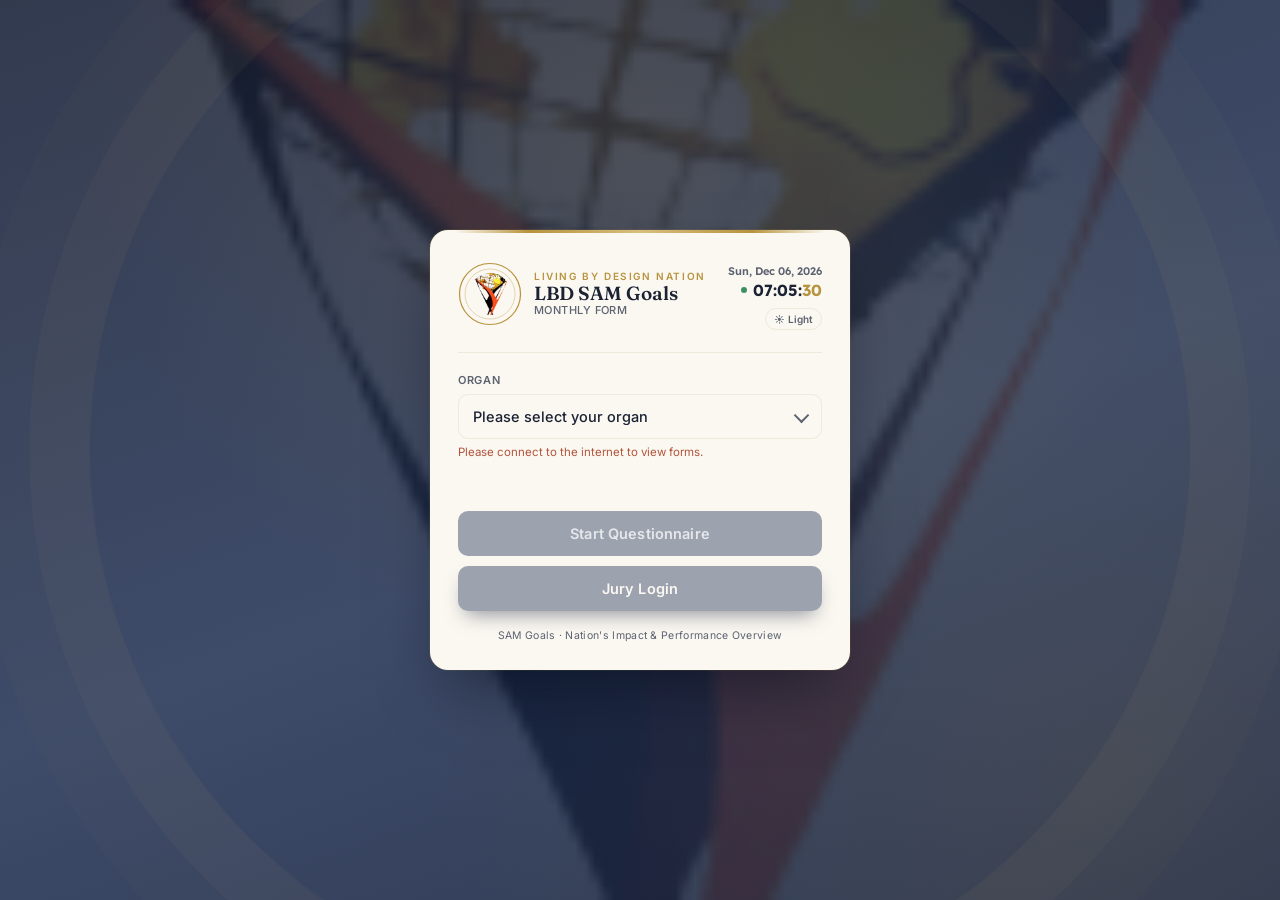
==== index.html @ a8bc956f "Fix HTML encoding issues in index.html" ====
<!DOCTYPE html>
<html lang="en">
<head>
<meta charset="UTF-8">
<meta name="viewport" content="width=device-width, initial-scale=1.0">
<title>LBD SAM Goals </title>
<link rel="preconnect" href="https://fonts.googleapis.com">
<link rel="preconnect" href="https://fonts.gstatic.com" crossorigin>
<link href="https://fonts.googleapis.com/css2?family=Fraunces:opsz,wght@9..144,400;9..144,500;9..144,600;9..144,700&family=Inter:wght@400;500;600;700&family=Space+Mono:wght@400;700&family=Lexend:wght@400;500;600;700&display=swap" rel="stylesheet">
<link rel="stylesheet" href="style.css">
</head>
<body>

<div class="card" role="main" aria-label="LBD Nation Jury Access">

  <div class="card-header">
    <div class="brandblock">
      <svg class="seal" viewBox="0 0 64 64" xmlns="http://www.w3.org/2000/svg" aria-label="LBD Nation seal">
        <circle cx="32" cy="32" r="30.5" stroke="#B8933E" stroke-width="1.2" fill="none"/>
        <circle cx="32" cy="32" r="25" stroke="#B8933E" stroke-width="0.6" opacity="0.6" fill="none"/>
        <defs>
          <clipPath id="logoClip">
            <circle cx="32" cy="32" r="21"/>
          </clipPath>
        </defs>
        <image
          href="bck.png"
          x="11"
          y="11"
          width="42"
          height="42"
          clip-path="url(#logoClip)"
          preserveAspectRatio="xMidYMid slice"
        />
      </svg>

      <div class="wordmark">
        <span class="eyebrow">Living by Design Nation</span>
        <span class="title">LBD SAM Goals</span>
        <span class="subtitle">MONTHLY FORM</span>
      </div>
    </div>

    <div class="liveclock">
      <div class="date" id="liveDate">—</div>
      <div class="time"><span class="dot" aria-hidden="true"></span><span id="liveTime">--:--:--</span></div>
      <button id="theme-toggle" class="theme-toggle-btn" aria-label="Toggle Theme">🌓 Auto</button>
    </div>
  </div>

  <hr class="rule">

  <form id="jury-form" novalidate>

    <div class="loader-wrap" id="organ-loader">
      <div class="loader">
        <div class="loader-logo-wrap"><img src="bck.png" alt="Loading LBD seal"></div>
      </div>
      <div class="loader-caption">Fetching organs from the registry…</div>
    </div>

    <div class="field is-hidden" id="organ-field">
      <label for="organ-select">Organ</label>
      <div class="select-wrap">
        <select id="organ-select" required disabled>
          <option value="" selected>Please select your organ</option>
        </select>
      </div>
      <div class="field-hint" id="organ-hint"></div>
    </div>

    <div class="field is-hidden" id="organ-option-field">
      <label for="organ-option-select" id="organ-option-label">Section</label>
      <div class="select-wrap">
        <select id="organ-option-select" required>
          <option value="" selected>Please select an option</option>
        </select>
      </div>
    </div>

    <div class="field is-hidden" id="name-field">
      <label for="user-name">Your Name</label>
      <input type="text" id="user-name" name="user-name" placeholder="Enter your full name" required>
      <div class="field-hint" id="name-hint"></div>
    </div>

    <div class="field-hint" id="availability-hint"></div>

    <div class="actions">
      <div class="action-container">
        <button type="submit" class="btn btn-primary" id="start-btn" disabled>Start Questionnaire</button>
      </div>
      <div class="action-container">
        <button type="button" class="btn btn-secondary" id="jury-login-btn">Jury Login</button>
      </div>
    </div>
  </form>

  <div class="footnote">SAM Goals · Nation's Impact &amp; Performance Overview</div>
</div>

<script src="common.js"></script>
<script src="jsmain.js"></script>

</body>
</html>
---- style.css ----
:root{
  --ink:#1B2233;
  --ink-soft:#5B6270;
  --paper:#FBF8F2;
  --paper-edge:#EFE9DC;
  --navy-deep:#0F1830;
  --navy-mid:#1C2C4F;
  --gold:#B8933E;
  --gold-soft:#D8BE7E;
  --live:#3E8F63;
  --danger:#B4543B;
  --radius:18px;
  /* System-font stack: renders as real San Francisco on Mac/iOS,
     Segoe UI on Windows, Roboto on Android — no font files hosted,
     so there's no licensing concern. Inter is the web fallback. */
  --font-sans: -apple-system, BlinkMacSystemFont, 'Inter', 'Segoe UI', Roboto, sans-serif;
}

/* Dark Mode Variables */
[data-theme="dark"] {
  --ink: #FBF8F2;
  --ink-soft: #A0AABF;
  --paper: #161B22; 
  --paper-edge: #30363D;
  --navy-deep: #0D1117;
  --navy-mid: #1F2937;
}

*{ box-sizing:border-box; }

html,body{ height:100%; }

.is-hidden{ display:none !important; }


/* Smooth cross-fade when the theme flips between day/night instead of a hard cut */
body,
.card,
select,
button.btn,
.theme-toggle-btn{
  transition: background-color .35s ease, color .35s ease, border-color .35s ease, box-shadow .35s ease;
}

body{
  margin:0;
  min-height:100vh;
  display:flex;
  align-items:center;
  justify-content:center;
  padding:32px 16px;
  font-family:var(--font-sans);
  color:var(--ink);
  
  /* The Background Stack: Gradients on top, bck.png on the bottom */
  background:
    radial-gradient(circle at 50% 15%, rgba(184,147,62,0.15), transparent 55%),
    radial-gradient(circle at 85% 85%, rgba(184,147,62,0.10), transparent 50%),
    linear-gradient(160deg, rgba(15, 24, 48, 0.85) 0%, rgba(28, 44, 79, 0.85) 55%, rgba(22, 34, 62, 0.9) 100%),
    url('bck.png') center/cover fixed no-repeat;
    
  position:relative;
  overflow-x:hidden;
}

/* faint concentric seal watermark on the page background */
body::before{
  content:"";
  position:fixed;
  top:50%; left:50%;
  width:1100px; height:1100px;
  transform:translate(-50%,-50%);
  border-radius:50%;
  border:1px solid rgba(216,190,126,0.06);
  box-shadow:
    0 0 0 60px rgba(216,190,126,0.03),
    0 0 0 120px rgba(216,190,126,0.02);
  pointer-events:none;
}

.card{
  position:relative;
  width:100%;
  max-width:420px;
  background:var(--paper);
  border-radius:var(--radius);
  padding:32px 28px 28px;
  box-shadow:
    0 30px 60px -20px rgba(6,10,22,0.55),
    0 0 0 1px rgba(184,147,62,0.15);
  animation:rise .6s cubic-bezier(.2,.8,.2,1) both;
}

@keyframes rise{
  from{ opacity:0; transform:translateY(18px); }
  to{ opacity:1; transform:translateY(0); }
}

.card::before{
  content:"";
  position:absolute;
  top:0; left:24px; right:24px;
  height:3px;
  background:linear-gradient(90deg, transparent, var(--gold) 20%, var(--gold-soft) 50%, var(--gold) 80%, transparent);
  border-radius:0 0 3px 3px;
}

/* header row: logo + live clock */
.card-header{
  display:flex;
  align-items:flex-start;
  justify-content:space-between;
  gap:12px;
  margin-bottom:22px;
  flex:none; /* never shrink or grow — stays pinned at its natural size */
}

.seal{
  width:64px;
  height:64px;
  flex:none;
}

.brandblock{
  display:flex;
  align-items:center;
  gap:12px;
}

.wordmark{
  line-height:1.05;
}

.wordmark .eyebrow{
  font-family:var(--font-sans);
  font-size:10px;
  font-weight:600;
  letter-spacing:.16em;
  text-transform:uppercase;
  color:var(--gold);
  display:block;
  margin-bottom:2px;
}

.wordmark .title{
  font-family:'Fraunces', serif;
  font-size:19px;
  font-weight:600;
  color:var(--ink);
  display:block;
}

.wordmark .subtitle{
  font-family:var(--font-sans);
  font-size:11px;
  font-weight:500;
  letter-spacing:.04em;
  color:var(--ink-soft);
  display:block;
  margin-top:2px;
}

.dashboard-welcome{
  font-family:var(--font-sans);
  font-size:12.5px;
  font-weight:600;
  letter-spacing:.02em;
  color:var(--gold);
  display:block;
  margin-top:6px;
}

.liveclock{
  text-align:right;
  flex:none;
  padding-top:2px;
}

.liveclock .date{
  font-family:'Lexend', sans-serif;
  font-size:11px;
  font-weight:600;
  color:var(--ink-soft);
  white-space:nowrap;
}

.liveclock .time{
  font-family:'Lexend', sans-serif;
  font-size:16px;
  font-weight:700;
  color:var(--ink);
  display:flex;
  align-items:center;
  justify-content:flex-end;
  gap:6px;
  margin-top:2px;
}

.liveclock .dot{
  width:6px;
  height:6px;
  border-radius:50%;
  background:var(--live);
  box-shadow:0 0 0 0 rgba(62,143,99,.6);
  animation:pulse 1.6s infinite;
}

@keyframes pulse{
  0%{ box-shadow:0 0 0 0 rgba(62,143,99,.55); }
  70%{ box-shadow:0 0 0 6px rgba(62,143,99,0); }
  100%{ box-shadow:0 0 0 0 rgba(62,143,99,0); }
}

.liveclock .seconds{
  color:var(--gold);
}

/* Theme Toggle Button Styles */
.theme-toggle-btn {
  background: transparent;
  border: 1px solid var(--paper-edge);
  border-radius: 12px;
  padding: 4px 8px;
  font-family: var(--font-sans);
  font-size: 10px;
  font-weight: 600;
  color: var(--ink-soft);
  cursor: pointer;
  margin-top: 8px;
  transition: all 0.2s ease;
}

.theme-toggle-btn:hover {
  border-color: var(--gold);
  color: var(--gold);
}

hr.rule{
  border:none;
  border-top:1px solid var(--paper-edge);
  margin:20px 0;
  flex:none;
}

/* Submitter's name banner — shown above the progress bar on the
   questionnaire page, uppercased in JS to match this styling */
.submitter-name{
  font-family:var(--font-sans);
  font-size:11px;
  font-weight:600;
  letter-spacing:.12em;
  color:var(--gold);
  text-align:left;
  margin-bottom:14px;
  flex-shrink:0;
}

/* Scroll progress bar — sits between the header and the question
   list, fills as the user scrolls through the fields-grid. It's a
   flex:none sibling of the form, so it never scrolls away either. */
.progress-wrap{
  width:100%;
  height:5px;
  background:var(--paper-edge);
  border-radius:3px;
  overflow:hidden;
  margin-bottom:20px;
  flex:none;
}

.progress-bar{
  height:100%;
  width:0%;
  background:linear-gradient(90deg, var(--gold), var(--gold-soft));
  border-radius:3px;
  transition:width .2s ease;
}

/* form */
.field{
  margin-bottom:16px;
}

.field label{
  display:block;
  font-size:11px;
  font-weight:600;
  letter-spacing:.06em;
  text-transform:uppercase;
  color:var(--ink-soft);
  margin-bottom:7px;
}

.select-wrap{
  position:relative;
}

select{
  width:100%;
  appearance:none;
  -webkit-appearance:none;
  background:var(--paper);
  border:1.5px solid var(--paper-edge);
  border-radius:10px;
  padding:13px 40px 13px 14px;
  font-family:var(--font-sans);
  font-size:14.5px;
  font-weight:500;
  color:var(--ink);
  cursor:pointer;
  transition:border-color .15s ease, box-shadow .15s ease;
}

select:focus-visible{
  outline:none;
  border-color:var(--gold);
  box-shadow:0 0 0 3px rgba(184,147,62,0.18);
}

select:disabled{
  color:var(--ink-soft);
  cursor:wait;
}

/* Text/number/password inputs — mirrors the select styling above.
   The original file only styled <select>; the questionnaire's
   dynamic fields (and the login password field) need
   input[type=text/number/password] to match. */
input[type="text"],
input[type="number"],
input[type="password"]{
  width:100%;
  background:var(--paper);
  border:1.5px solid var(--paper-edge);
  border-radius:10px;
  padding:13px 14px;
  font-family:var(--font-sans);
  font-size:14.5px;
  font-weight:500;
  color:var(--ink);
  transition:border-color .15s ease, box-shadow .15s ease;
}

input[type="text"]:focus-visible,
input[type="number"]:focus-visible,
input[type="password"]:focus-visible{
  outline:none;
  border-color:var(--gold);
  box-shadow:0 0 0 3px rgba(184,147,62,0.18);
}

/* Two selects sharing one question (e.g. "double-dropdown" Input_Type) */
.double-select-wrap{
  display:flex;
  gap:10px;
}

.double-select-wrap select{
  flex:1;
  min-width:0; /* lets selects shrink below their content width on narrow phones */
}

@media (max-width:360px){
  .double-select-wrap{
    flex-direction:column;
  }
}

/* One dropdown + one free-text field sharing a question
   (e.g. "dropdown-text" Input_Type) */
.dropdown-text-wrap{
  display:flex;
  gap:10px;
}

.dropdown-text-wrap select{
  flex:1 1 auto;
  min-width:0;
}

.dropdown-text-wrap input[type="text"],
.dropdown-text-wrap input[type="number"]{
  flex:0 0 auto;
  width:auto; /* overrides the global input width:100% so `size` can take effect */
  min-width:0;
}

@media (max-width:360px){
  .dropdown-text-wrap{
    flex-direction:column;
  }
}

/* Two dropdown+textbox pairs stacked for one question
   (e.g. "double-dropdown-text" Input_Type) */
.double-dropdown-text-wrap{
  display:flex;
  flex-direction:column;
  gap:12px;
}

/* Each dropdown + its own long-answer textarea, stacked vertically
   so the answer box gets the full field width instead of squeezing
   next to the dropdown (used by "double-dropdown-text" Input_Type) */
.dropdown-textarea-wrap{
  display:flex;
  flex-direction:column;
  gap:8px;
}

/* Dynamic questionnaire selects aren't wrapped in .select-wrap,
   so give them their own arrow via a background gradient. */
.fields-grid select{
  appearance:none;
  -webkit-appearance:none;
  background-image:
    linear-gradient(45deg, transparent 50%, var(--ink-soft) 50%),
    linear-gradient(135deg, var(--ink-soft) 50%, transparent 50%);
  background-position: calc(100% - 20px) center, calc(100% - 15px) center;
  background-size: 5px 5px, 5px 5px;
  background-repeat: no-repeat;
}

.select-wrap::after{
  content:"";
  position:absolute;
  right:15px;
  top:50%;
  width:9px; height:9px;
  border-right:2px solid var(--ink-soft);
  border-bottom:2px solid var(--ink-soft);
  transform:translateY(-65%) rotate(45deg);
  pointer-events:none;
}

.field-hint{
  font-size:11.5px;
  color:var(--ink-soft);
  margin-top:6px;
  min-height:14px;
}

.auth-switch{
  text-align:center;
  font-family:var(--font-sans);
  font-size:12.5px;
  color:var(--ink-soft);
  margin-top:18px;
}

.link-btn{
  background:none;
  border:none;
  padding:0;
  color:var(--gold);
  font-family:var(--font-sans);
  font-size:12.5px;
  font-weight:600;
  cursor:pointer;
  text-decoration:underline;
}

.link-btn:hover{
  color:var(--gold-soft);
}

.field-hint.error{ color:var(--danger); }
.field-hint.ok{ color:var(--live); }

/* ---------------------------------------------------------
   QUESTIONNAIRE FORM LAYOUT (mobile-first)
   Base styles below target small screens first; the card widens
   as viewport space grows, but each question always stays on
   its own line — single column at every breakpoint.
--------------------------------------------------------- */
.card--form{
  display: flex;
  flex-direction: column;
  /* Locks the card to the screen size minus some breathing room */
  max-height: calc(100vh - 40px);
  max-width:420px; /* same as base card on phones */
}

/* Forces the form to fill the card but hide overflowing content.
   overflow:hidden here (rather than a bare flex:1) is what lets the
   form shrink below its content's natural height — per the flex spec,
   a flex item's automatic minimum size is 0 once overflow isn't visible. */
#questionnaire-form {
  display: flex;
  flex-direction: column;
  overflow: hidden;
  flex: 1;
}

/* Prevents the header, divider, progress bar, footnote, and submit
   buttons from ever being shrunk by the flex layout — only the
   question list below is allowed to compress and scroll */
.card-header,
hr.rule,
.submitter-name,
.progress-wrap,
.actions,
.footnote {
  flex-shrink: 0;
}

/* Creates the internal scrolling area just for the questions */
.fields-grid{
  display:grid;
  grid-template-columns:1fr;
  gap:4px 20px;
  overflow-y: auto; /* This turns on the scrollbar */
  padding-right: 8px; /* Adds space so text doesn't touch the scrollbar */
  flex: 1;
  margin-bottom: 4px;
}

/* Custom elegant scrollbar styling */
.fields-grid::-webkit-scrollbar {
  width: 5px;
}
.fields-grid::-webkit-scrollbar-track {
  background: transparent;
}
.fields-grid::-webkit-scrollbar-thumb {
  background: var(--paper-edge);
  border-radius: 10px;
}
[data-theme="dark"] .fields-grid::-webkit-scrollbar-thumb {
  background: rgba(160, 170, 191, 0.3); /* Matches dark theme */
}

.fields-grid .field,
.fields-grid p{
  margin-bottom:18px;
}

.fields-grid .error{
  color:var(--danger);
  font-size:13px;
}

/* Small tablets and up: the form gets noticeably roomier,
   still one question per line */
@media (min-width:640px){
  .card--form{ max-width:640px; }
}

/* Larger tablets/desktop: give the form even more breathing room */
@media (min-width:900px){
  .card--form{ max-width:720px; padding:40px 48px 36px; }
}

/* Auto-growing textarea used for free-text answers */
textarea{
  width:100%;
  display:block;
  background:var(--paper);
  border:1.5px solid var(--paper-edge);
  border-radius:10px;
  padding:13px 14px;
  font-family:var(--font-sans);
  font-size:14.5px;
  font-weight:500;
  color:var(--ink);
  resize:none;
  overflow:hidden;
  min-height:52px;
  line-height:1.45;
  transition:border-color .15s ease, box-shadow .15s ease, height .08s ease;
}

textarea:focus-visible{
  outline:none;
  border-color:var(--gold);
  box-shadow:0 0 0 3px rgba(184,147,62,0.18);
}

textarea::placeholder{
  color:var(--ink-soft);
  opacity:.7;
}

/* ---------------------------------------------------------
   LOADING SPINNER — logo seal wrapped in a spinning blue ring,
   shown while the questionnaire fetches from the database
--------------------------------------------------------- */
.loader-wrap{
  display:flex;
  flex-direction:column;
  align-items:center;
  padding:36px 0 28px;
}

.loader{
  position:relative;
  width:96px;
  height:96px;
}

.loader::before{
  content:"";
  position:absolute;
  inset:0;
  border-radius:50%;
  background:conic-gradient(from 0deg, transparent 0deg, #2E6BE6 250deg, #6FA1FF 320deg, transparent 360deg);
  animation:loader-spin 1s linear infinite;
  -webkit-mask:radial-gradient(farthest-side, transparent calc(100% - 4px), #000 calc(100% - 4px));
  mask:radial-gradient(farthest-side, transparent calc(100% - 4px), #000 calc(100% - 4px));
}

.loader-logo-wrap{
  position:absolute;
  inset:10px;
  border-radius:50%;
  overflow:hidden;
  background:var(--paper);
  box-shadow:0 0 0 1px rgba(184,147,62,0.25);
  display:flex;
  align-items:center;
  justify-content:center;
}

.loader-logo-wrap img{
  width:100%;
  height:100%;
  object-fit:cover;
}

.loader-caption{
  margin-top:16px;
  font-size:12.5px;
  font-weight:500;
  color:var(--ink-soft);
  letter-spacing:.03em;
}

@keyframes loader-spin{
  to{ transform:rotate(360deg); }
}

@media (prefers-reduced-motion: reduce){
  .loader::before{ animation:none; border:3px solid #2E6BE6; }
}

/* ---------------------------------------------------------
   RESULTS MODAL — shown after a successful submit, lets the
   person download their own answers as a PDF or JPEG
--------------------------------------------------------- */
.modal-overlay{
  position:fixed;
  inset:0;
  background:rgba(15,24,48,0.55);
  display:flex;
  align-items:center;
  justify-content:center;
  padding:20px;
  z-index:1000;
}

.modal-card{
  background:var(--paper);
  border-radius:var(--radius);
  width:100%;
  max-width:480px;
  max-height:88vh;
  display:flex;
  flex-direction:column;
  overflow:hidden;
  box-shadow:
    0 30px 60px -20px rgba(6,10,22,0.55),
    0 0 0 1px rgba(184,147,62,0.15);
}

.modal-scroll{
  overflow-y:auto;
  flex:1;
  min-height:0;
  padding:26px 24px 8px;
}

.modal-actions{
  display:flex;
  flex-direction:column;
  gap:10px;
  padding:16px 24px 24px;
  flex-shrink:0;
}

.summary-header{
  text-align:center;
  margin-bottom:18px;
  padding-bottom:14px;
  border-bottom:1px solid var(--paper-edge);
}

.summary-eyebrow{
  font-family:var(--font-sans);
  font-size:10px;
  font-weight:600;
  letter-spacing:.16em;
  text-transform:uppercase;
  color:var(--gold);
  margin-bottom:4px;
}

.summary-title{
  font-family:'Fraunces', serif;
  font-size:20px;
  font-weight:600;
  color:var(--ink);
}

.summary-sub{
  font-family:var(--font-sans);
  font-size:11.5px;
  font-weight:600;
  letter-spacing:.06em;
  color:var(--ink-soft);
  margin-top:4px;
}

.summary-date{
  font-family:var(--font-sans);
  font-size:11px;
  color:var(--ink-soft);
  margin-top:2px;
}

.summary-row{
  margin-bottom:14px;
}

.summary-q{
  font-size:11px;
  font-weight:600;
  letter-spacing:.04em;
  text-transform:uppercase;
  color:var(--ink-soft);
  margin-bottom:4px;
}

.summary-a{
  font-size:14px;
  color:var(--ink);
  line-height:1.4;
  white-space:pre-wrap;
}

.summary-thanks{
  margin-top:22px;
  padding-top:18px;
  border-top:1px solid var(--paper-edge);
  text-align:center;
  font-family:'Fraunces', serif;
  font-size:15px;
  font-weight:600;
  color:var(--gold);
}

/* buttons */
.actions{
  display:flex;
  flex-direction:column;
  gap:10px;
  margin-top:22px;
}

.action-container {
  width: 100%;
}

button.btn{
  width:100%;
  border:none;
  border-radius:10px;
  padding:14px 16px;
  font-family:var(--font-sans);
  font-size:14.5px;
  font-weight:600;
  letter-spacing:.01em;
  cursor:pointer;
  transition:transform .12s ease, box-shadow .12s ease, background .15s ease, color .15s ease;
}

button.btn:active{ transform:scale(.98); }

.btn-primary{
  background:var(--navy-deep);
  color:#FBF8F2;
  box-shadow:0 10px 20px -8px rgba(15,24,48,0.5);
}
[data-theme="dark"] .btn-primary {
  color: #161B22; 
  background: #FBF8F2;
}
.btn-primary:hover{ opacity: 0.9; }
.btn-primary:disabled{
  background:#9CA3AF;
  box-shadow:none;
  cursor:not-allowed;
  color:#E5E7EB;
}

.btn-secondary{
  background:#9CA3AF;
  color:#FBF8F2;
  box-shadow:0 10px 20px -8px rgba(15,24,48,0.5);
}
.btn-secondary:hover{
  border-color:var(--gold);
  background:#16213B;
  color:var(--gold);
}

.footnote{
  text-align:center;
  font-size:10.5px;
  color:var(--ink-soft);
  margin-top:18px;
  letter-spacing:.03em;
  flex:none;
}

@media (max-width:400px){
  .card{ padding:26px 20px 22px; }
  .wordmark .title{ font-size:17px; }
  .seal{ width:54px; height:54px; }
}

@media (prefers-reduced-motion: reduce){
  .card{ animation:none; }
  .liveclock .dot{ animation:none; }
  body, .card, select, button.btn, .theme-toggle-btn{ transition:none; }
}

/* ---------------------------------------------------------
   DASHBOARD SPECIFIC STYLES 
--------------------------------------------------------- */
/* --------------------------------------------------------
   DASHBOARD SPECIFIC STYLES
   Full page layout instead of a floating card over the
   background artwork, with the header pinned to the top.
-------------------------------------------------------- */
body.dashboard-page {
  display: block;
  align-items: initial;
  justify-content: initial;
  padding: 0;
  background: var(--paper);
}

.dashboard-page .card--dashboard {
  max-width: none;
  width: 100%;
  min-height: 100vh;
  margin: 0;
  padding: 0;
  border-radius: 0;
  box-shadow: none;
  animation: none;
}

.dashboard-page .card--dashboard::before {
  display: none;
}

.dashboard-sticky-header {
  position: sticky;
  top: 0;
  z-index: 10;
  background: var(--paper);
  padding: 24px 32px 0;
}

.dashboard-content {
  max-width: 1100px;
  margin: 0 auto;
  padding: 0 32px 40px;
}

#dashboard-views {
  margin-bottom: 28px;
}

.dashboard-header {
  display: flex;
  justify-content: space-between;
  align-items: center;
  margin-bottom: 24px;
}

.dashboard-controls {
  display: flex;
  align-items: center;
  gap: 14px;
}

.dashboard-greeting {
  font-family: var(--font-sans);
  font-size: 14px;
  color: var(--ink-soft);
}

.dashboard-greeting strong {
  color: var(--gold);
}

.table-wrapper {
  width: 100%;
  overflow-x: auto;
  background: var(--paper);
  border: 1.5px solid var(--paper-edge);
  border-radius: 10px;
  margin-bottom: 24px;
}

.data-table {
  width: 100%;
  border-collapse: collapse;
  text-align: left;
  font-family: var(--font-sans);
  font-size: 13px;
}

.data-table th, .data-table td {
  padding: 12px 16px;
  border-bottom: 1px solid var(--paper-edge);
  white-space: nowrap;
}

.data-table th {
  background: rgba(184, 147, 62, 0.08);
  color: var(--ink);
  font-weight: 600;
  text-transform: uppercase;
  letter-spacing: 0.04em;
  font-size: 11px;
}

.data-table tr:last-child td {
  border-bottom: none;
}

.data-table tbody tr:hover {
  background: rgba(184, 147, 62, 0.04);
}

.empty-state {
  padding: 40px;
  text-align: center;
  color: var(--ink-soft);
  font-style: italic;
}

/* --------------------------------------------------------
   DASHBOARD DRILL-DOWN (organ cards -> submissions -> Q&A)
-------------------------------------------------------- */
.dash-view.is-hidden { display: none; }

.btn-back {
  background: transparent;
  border: none;
  color: var(--gold);
  font-family: var(--font-sans);
  font-size: 13px;
  font-weight: 600;
  cursor: pointer;
  padding: 0 0 16px 0;
  display: inline-block;
}

.btn-back:hover { text-decoration: underline; }

.dash-view-title {
  font-family: 'Fraunces', serif;
  font-size: 20px;
  font-weight: 600;
  color: var(--ink);
  margin: 0 0 16px 0;
}

/* Level 1: organ cards — fixed 4:3 (width:height) tiles */
.organ-grid {
  display: grid;
  grid-template-columns: repeat(auto-fill, minmax(200px, 1fr));
  gap: 16px;
}

.organ-card {
  position: relative;
  display: flex;
  align-items: center;
  justify-content: center;
  aspect-ratio: 4 / 3;
  width: 100%;
  background: var(--paper);
  border: 1.5px solid var(--paper-edge);
  border-radius: 14px;
  padding: 18px;
  font-family: 'Fraunces', serif;
  font-size: 18px;
  font-weight: 600;
  color: var(--ink);
  cursor: pointer;
  text-align: center;
  transition: border-color .15s ease, box-shadow .15s ease, transform .15s ease;
}

.organ-card:hover {
  border-color: var(--gold);
  box-shadow: 0 0 0 3px rgba(184,147,62,0.12);
  transform: translateY(-1px);
}

.organ-card-arrow {
  position: absolute;
  bottom: 12px;
  right: 14px;
  color: var(--gold);
  font-family: var(--font-sans);
  font-size: 14px;
  font-weight: 700;
}

/* Level 2: submissions list, identified by Organ_Option */
.submissions-list {
  display: flex;
  flex-direction: column;
  gap: 10px;
}

.submission-item {
  display: flex;
  align-items: center;
  justify-content: space-between;
  width: 100%;
  background: var(--paper);
  border: 1.5px solid var(--paper-edge);
  border-radius: 10px;
  padding: 14px 16px;
  font-family: var(--font-sans);
  cursor: pointer;
  text-align: left;
  transition: border-color .15s ease, box-shadow .15s ease;
}

.submission-item:hover {
  border-color: var(--gold);
  box-shadow: 0 0 0 3px rgba(184,147,62,0.12);
}

.submission-identifier {
  font-weight: 700;
  font-size: 14px;
  color: var(--ink);
  text-transform: uppercase;
  letter-spacing: 0.02em;
}

.submission-meta {
  font-size: 12px;
  color: var(--ink-soft);
}

/* Level 3: Question/Answer detail */
.detail-header {
  margin-bottom: 18px;
  padding-bottom: 14px;
  border-bottom: 1px solid var(--paper-edge);
}

.detail-organ {
  font-family: 'Fraunces', serif;
  font-size: 18px;
  font-weight: 600;
  color: var(--ink);
  text-transform: uppercase;
}

.detail-meta {
  font-family: var(--font-sans);
  font-size: 12px;
  color: var(--ink-soft);
  margin-top: 4px;
}

.qa-list {
  display: flex;
  flex-direction: column;
  gap: 14px;
}

.qa-row {
  display: flex;
  gap: 14px;
  background: var(--paper);
  border: 1.5px solid var(--paper-edge);
  border-radius: 10px;
  padding: 14px 16px;
}

.qa-num {
  flex: none;
  font-family: 'Lexend', sans-serif;
  font-weight: 700;
  font-size: 13px;
  color: var(--gold);
  min-width: 28px;
}

.qa-question {
  font-family: var(--font-sans);
  font-size: 13.5px;
  font-weight: 600;
  color: var(--ink);
  margin-bottom: 4px;
}

.qa-answer {
  font-family: var(--font-sans);
  font-size: 13.5px;
  color: var(--ink-soft);
}
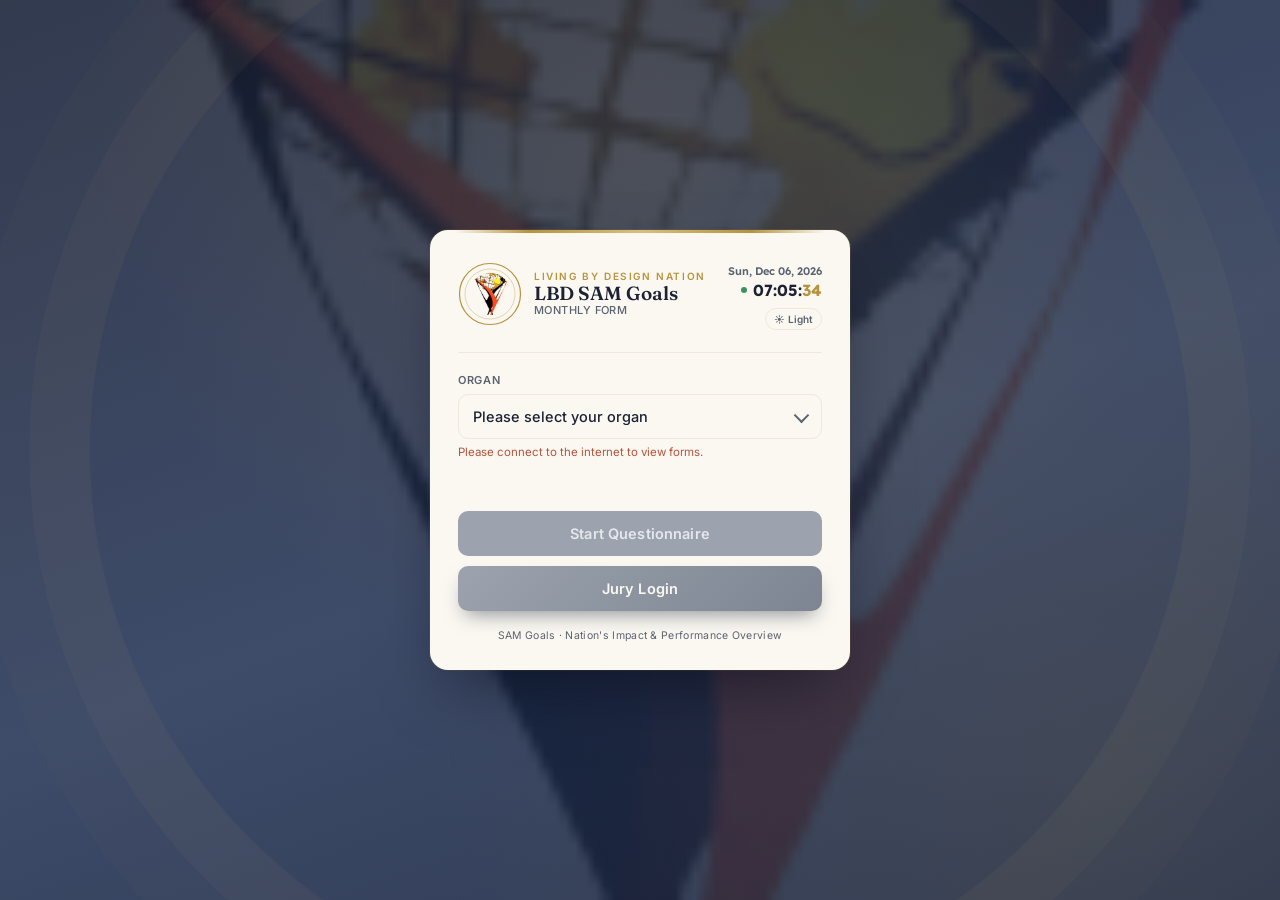
==== commit 690c9620: "Add files via upload" ====
--- a/index.html
+++ b/index.html
@@ -103,4 +103,4 @@
 <script src="jsmain.js"></script>
 
 </body>
-</html>
+</html>
--- a/style.css
+++ b/style.css
@@ -170,6 +170,15 @@
   margin-top:6px;
 }
 
+/* rating-form.html only — "Jury Report" sits tight under the report
+   title and matches the Welcome Juror line's gold, without changing
+   .subtitle's look on the other pages that share it */
+.jury-report-label{
+  margin-top:2px;
+  color:var(--gold);
+  font-weight:600;
+}
+
 .liveclock{
   text-align:right;
   flex:none;
@@ -279,6 +288,17 @@
 /* form */
 .field{
   margin-bottom:16px;
+}
+
+/* Same card treatment as .timeframe-block — a gold left-border panel —
+   for standalone fields that deserve to stand out more than a bare
+   label+input, like Rating Date at the top of Part 1. */
+.field--card{
+  background: var(--paper);
+  border: 1.5px solid var(--paper-edge);
+  border-left: 4px solid var(--gold);
+  border-radius: 12px;
+  padding: 16px 18px;
 }
 
 .field label{
@@ -349,6 +369,80 @@
   box-shadow:0 0 0 3px rgba(184,147,62,0.18);
 }
 
+/* Date input — the native picker previously had no styling at all, so
+   it looked like a stray unstyled browser control next to everything
+   else on the rating form. This brings it in line with the text/
+   number/select fields: same paper background, rounded border, and
+   gold focus ring, plus a tinted calendar icon that brightens on hover. */
+input[type="date"]{
+  width:100%;
+  background:var(--paper);
+  border:1.5px solid var(--paper-edge);
+  border-radius:10px;
+  padding:13px 14px;
+  font-family:var(--font-sans);
+  font-size:14.5px;
+  font-weight:500;
+  color:var(--ink);
+  cursor:pointer;
+  transition:border-color .15s ease, box-shadow .15s ease;
+}
+
+input[type="date"]:focus-visible{
+  outline:none;
+  border-color:var(--gold);
+  box-shadow:0 0 0 3px rgba(184,147,62,0.18);
+}
+
+input[type="date"]:disabled{
+  color:var(--ink-soft);
+  cursor:wait;
+}
+
+input[type="date"]::-webkit-calendar-picker-indicator{
+  cursor:pointer;
+  opacity:.6;
+  transition:opacity .15s ease;
+}
+
+input[type="date"]::-webkit-calendar-picker-indicator:hover{
+  opacity:1;
+}
+
+/* Password field with a show/hide toggle button overlaid on the right */
+.password-wrap{
+  position:relative;
+}
+
+.password-wrap input[type="password"],
+.password-wrap input[type="text"]{
+  padding-right:44px;
+}
+
+.toggle-password-btn{
+  position:absolute;
+  top:50%;
+  right:6px;
+  transform:translateY(-50%);
+  background:transparent;
+  border:none;
+  font-size:16px;
+  line-height:1;
+  padding:8px;
+  cursor:pointer;
+  color:var(--ink-soft);
+  transition:color .15s ease;
+}
+
+.toggle-password-btn:hover{
+  color:var(--gold);
+}
+
+.toggle-password-btn:focus-visible{
+  outline:none;
+  color:var(--gold);
+}
+
 /* Two selects sharing one question (e.g. "double-dropdown" Input_Type) */
 .double-select-wrap{
   display:flex;
@@ -770,6 +864,15 @@
   width: 100%;
 }
 
+/* Secure Logout at the bottom of the dashboard - previously an inline
+   `margin: 0 auto` accidentally zeroed out .actions' own margin-top,
+   leaving it flush against the content above instead of given room to
+   breathe. */
+.dashboard-logout-actions {
+  max-width: 250px;
+  margin: 40px auto 0;
+}
+
 button.btn{
   width:100%;
   border:none;
@@ -786,13 +889,13 @@
 button.btn:active{ transform:scale(.98); }
 
 .btn-primary{
-  background:var(--navy-deep);
+  background:linear-gradient(135deg, var(--navy-mid), var(--navy-deep));
   color:#FBF8F2;
   box-shadow:0 10px 20px -8px rgba(15,24,48,0.5);
 }
 [data-theme="dark"] .btn-primary {
   color: #161B22; 
-  background: #FBF8F2;
+  background: linear-gradient(135deg, #FBF8F2, var(--gold-soft));
 }
 .btn-primary:hover{ opacity: 0.9; }
 .btn-primary:disabled{
@@ -803,13 +906,13 @@
 }
 
 .btn-secondary{
-  background:#9CA3AF;
+  background:linear-gradient(135deg, #9CA3AF, #7C8591);
   color:#FBF8F2;
   box-shadow:0 10px 20px -8px rgba(15,24,48,0.5);
 }
 .btn-secondary:hover{
   border-color:var(--gold);
-  background:#16213B;
+  background:linear-gradient(135deg, #1F2937, #16213B);
   color:var(--gold);
 }
 
@@ -959,18 +1062,26 @@
 .dash-view.is-hidden { display: none; }
 
 .btn-back {
-  background: transparent;
-  border: none;
+  background: linear-gradient(135deg, rgba(184,147,62,0.14), rgba(184,147,62,0.03));
+  border: 1.5px solid var(--paper-edge);
+  border-radius: 10px;
   color: var(--gold);
   font-family: var(--font-sans);
   font-size: 13px;
   font-weight: 600;
   cursor: pointer;
-  padding: 0 0 16px 0;
+  padding: 9px 16px;
+  margin-bottom: 16px;
   display: inline-block;
-}
-
-.btn-back:hover { text-decoration: underline; }
+  transition: border-color .15s ease, box-shadow .15s ease, background .15s ease;
+}
+
+.btn-back:hover {
+  border-color: var(--gold);
+  background: linear-gradient(135deg, rgba(184,147,62,0.22), rgba(184,147,62,0.06));
+  box-shadow: 0 0 0 3px rgba(184,147,62,0.1);
+  text-decoration: none;
+}
 
 .dash-view-title {
   font-family: 'Fraunces', serif;
@@ -994,7 +1105,7 @@
   justify-content: center;
   aspect-ratio: 4 / 3;
   width: 100%;
-  background: var(--paper);
+  background: linear-gradient(160deg, var(--paper), var(--paper-edge));
   border: 1.5px solid var(--paper-edge);
   border-radius: 14px;
   padding: 18px;
@@ -1004,11 +1115,12 @@
   color: var(--ink);
   cursor: pointer;
   text-align: center;
-  transition: border-color .15s ease, box-shadow .15s ease, transform .15s ease;
+  transition: border-color .15s ease, box-shadow .15s ease, transform .15s ease, background .15s ease;
 }
 
 .organ-card:hover {
   border-color: var(--gold);
+  background: linear-gradient(160deg, var(--paper), rgba(184,147,62,0.10));
   box-shadow: 0 0 0 3px rgba(184,147,62,0.12);
   transform: translateY(-1px);
 }
@@ -1035,18 +1147,19 @@
   align-items: center;
   justify-content: space-between;
   width: 100%;
-  background: var(--paper);
+  background: linear-gradient(160deg, var(--paper), var(--paper-edge));
   border: 1.5px solid var(--paper-edge);
   border-radius: 10px;
   padding: 14px 16px;
   font-family: var(--font-sans);
   cursor: pointer;
   text-align: left;
-  transition: border-color .15s ease, box-shadow .15s ease;
+  transition: border-color .15s ease, box-shadow .15s ease, background .15s ease;
 }
 
 .submission-item:hover {
   border-color: var(--gold);
+  background: linear-gradient(160deg, var(--paper), rgba(184,147,62,0.10));
   box-shadow: 0 0 0 3px rgba(184,147,62,0.12);
 }
 
@@ -1122,3 +1235,476 @@
   font-size: 13.5px;
   color: var(--ink-soft);
 }
+
+/* --------------------------------------------------------
+   DASHBOARD LANDING MENU (Create New Rating / Previous Organ
+   Ratings / Organ SAM Goal Responses)
+-------------------------------------------------------- */
+.menu-grid {
+  display: grid;
+  grid-template-columns: repeat(auto-fit, minmax(220px, 1fr));
+  gap: 16px;
+}
+
+.menu-card {
+  position: relative;
+  display: flex;
+  flex-direction: column;
+  align-items: stretch;
+  justify-content: space-between;
+  gap: 18px;
+  min-height: 140px;
+  background: linear-gradient(160deg, var(--paper), var(--paper-edge));
+  border: 1.5px solid var(--paper-edge);
+  border-radius: 14px;
+  padding: 20px;
+  text-align: left;
+  cursor: pointer;
+  font-family: inherit;
+  transition: border-color .15s ease, box-shadow .15s ease, transform .15s ease, background .15s ease;
+}
+
+.menu-card:hover {
+  border-color: var(--gold);
+  background: linear-gradient(160deg, var(--paper), rgba(184,147,62,0.10));
+  box-shadow: 0 0 0 3px rgba(184,147,62,0.12);
+  transform: translateY(-1px);
+}
+
+.menu-card-title {
+  display: block;
+  font-family: 'Fraunces', serif;
+  font-size: 18px;
+  font-weight: 600;
+  color: var(--ink);
+}
+
+.menu-card-desc {
+  display: block;
+  font-family: var(--font-sans);
+  font-size: 12.5px;
+  color: var(--ink-soft);
+  margin-top: 6px;
+  line-height: 1.45;
+}
+
+.menu-card-arrow {
+  align-self: flex-end;
+  color: var(--gold);
+  font-family: var(--font-sans);
+  font-size: 14px;
+  font-weight: 700;
+}
+
+.menu-card-badge {
+  position: absolute;
+  top: 14px;
+  right: 14px;
+  font-family: var(--font-sans);
+  font-size: 9.5px;
+  font-weight: 700;
+  letter-spacing: .08em;
+  text-transform: uppercase;
+  color: var(--gold);
+  background: rgba(184,147,62,0.12);
+  padding: 3px 8px;
+  border-radius: 20px;
+}
+
+/* --------------------------------------------------------
+   RATING FORM HEADER — brand block left, "ORGAN RATINGS"
+   centered across the header, theme toggle right
+-------------------------------------------------------- */
+.dashboard-header--rating {
+  position: relative;
+}
+
+.header-center-title {
+  font-family: 'Fraunces', serif;
+  font-size: 15px;
+  font-weight: 600;
+  letter-spacing: .1em;
+  text-transform: uppercase;
+  color: var(--gold);
+  position: absolute;
+  left: 50%;
+  top: 50%;
+  transform: translate(-50%, -50%);
+  white-space: nowrap;
+}
+
+@media (max-width: 760px) {
+  .dashboard-header--rating {
+    flex-direction: column;
+    align-items: flex-start;
+    gap: 10px;
+  }
+  .header-center-title {
+    position: static;
+    transform: none;
+  }
+}
+
+/* --------------------------------------------------------
+   RATING FORM BODY — Part 1 heading + organ/section repeater
+-------------------------------------------------------- */
+.rating-part {
+  margin-bottom: 8px;
+}
+
+.rating-part-eyebrow {
+  display: block;
+  font-family: var(--font-sans);
+  font-size: 10px;
+  font-weight: 700;
+  letter-spacing: .14em;
+  text-transform: uppercase;
+  color: var(--gold);
+  margin-bottom: 4px;
+}
+
+.rating-part-title {
+  font-family: 'Fraunces', serif;
+  font-size: 19px;
+  font-weight: 600;
+  color: var(--ink);
+  margin: 0 0 18px 0;
+}
+
+.organ-row {
+  display: flex;
+  gap: 10px;
+  align-items: center;
+  margin-bottom: 10px;
+}
+
+.organ-row .select-wrap {
+  flex: 1;
+  min-width: 0;
+}
+
+.btn-remove-row {
+  flex: none;
+  width: 40px;
+  height: 40px;
+  border-radius: 10px;
+  border: 1.5px solid var(--paper-edge);
+  background: linear-gradient(160deg, var(--paper), var(--paper-edge));
+  color: var(--ink-soft);
+  font-size: 17px;
+  font-weight: 700;
+  line-height: 1;
+  cursor: pointer;
+  transition: border-color .15s ease, color .15s ease;
+}
+
+.btn-remove-row:hover:not(:disabled) {
+  border-color: var(--danger);
+  color: var(--danger);
+}
+
+.btn-remove-row:disabled {
+  opacity: .35;
+  cursor: not-allowed;
+}
+
+.btn-add-organ {
+  display: block;
+  width: 100%;
+  background: linear-gradient(135deg, rgba(184,147,62,0.08), rgba(184,147,62,0.02));
+  border: 1.5px dashed var(--paper-edge);
+  border-radius: 10px;
+  padding: 12px 14px;
+  font-family: var(--font-sans);
+  font-size: 13px;
+  font-weight: 600;
+  color: var(--gold);
+  cursor: pointer;
+  margin-top: 2px;
+  transition: border-color .15s ease, background .15s ease;
+}
+
+.btn-add-organ:hover {
+  border-color: var(--gold);
+  background: linear-gradient(135deg, rgba(184,147,62,0.16), rgba(184,147,62,0.05));
+}
+
+@media (max-width: 420px) {
+  .organ-row {
+    flex-wrap: wrap;
+  }
+  .organ-row .select-wrap {
+    flex: 1 1 100%;
+  }
+}
+
+/* --------------------------------------------------------
+   RATING BLOCK — one independent block per organ/option row,
+   holding Attendance / Prehosting Review / SAM Goal / Remark
+-------------------------------------------------------- */
+#rating-blocks {
+  margin-top: 8px;
+}
+
+.rating-block {
+  background: var(--paper);
+  border: 1.5px solid var(--paper-edge);
+  border-left: 4px solid var(--gold);
+  border-radius: 12px;
+  padding: 18px 18px 4px;
+  margin-bottom: 18px;
+}
+
+.rating-block-title {
+  font-family: 'Fraunces', serif;
+  font-size: 16px;
+  font-weight: 600;
+  color: var(--ink);
+  margin: 0 0 16px 0;
+}
+
+.rating-inline-row {
+  display: flex;
+  gap: 14px;
+}
+
+.rating-inline-row .field {
+  flex: 1;
+  min-width: 0;
+}
+
+@media (max-width: 460px) {
+  .rating-inline-row {
+    flex-direction: column;
+    gap: 0;
+  }
+}
+
+.rating-scale-wrap {
+  display: flex;
+  align-items: center;
+  gap: 8px;
+}
+
+.rating-scale-wrap input[type="number"] {
+  width: 90px;
+  flex: none;
+}
+
+.rating-scale-suffix {
+  font-family: var(--font-sans);
+  font-weight: 600;
+  color: var(--ink-soft);
+  font-size: 14px;
+}
+
+.samgoal-ref-preview {
+  display: flex;
+  align-items: center;
+  justify-content: space-between;
+  gap: 12px;
+  background: rgba(184,147,62,0.08);
+  border: 1px solid var(--paper-edge);
+  border-radius: 10px;
+  padding: 11px 13px;
+  margin-top: 8px;
+  font-family: var(--font-sans);
+  font-size: 12.5px;
+  color: var(--ink);
+}
+
+.samgoal-ref-preview .ref-actions {
+  display: flex;
+  gap: 12px;
+  flex: none;
+}
+
+.samgoal-ref-preview button {
+  background: none;
+  border: none;
+  padding: 0;
+  cursor: pointer;
+  font-family: var(--font-sans);
+  font-size: 12px;
+  font-weight: 600;
+  color: var(--gold);
+  text-decoration: underline;
+}
+
+.samgoal-ref-preview button:hover {
+  color: var(--gold-soft);
+}
+
+.rb-attach-ref-btn {
+  background: none;
+  border: none;
+  padding: 0;
+  margin-top: 6px;
+  cursor: pointer;
+  font-family: var(--font-sans);
+  font-size: 12px;
+  font-weight: 600;
+  color: var(--gold);
+  text-decoration: underline;
+}
+
+.rb-attach-ref-btn:hover {
+  color: var(--gold-soft);
+}
+
+.samgoal-auto-zero {
+  font-family: var(--font-sans);
+  font-size: 12.5px;
+  color: var(--ink-soft);
+  margin-top: 8px;
+  line-height: 1.5;
+}
+
+.rating-block textarea {
+  resize: vertical;
+}
+
+/* --------------------------------------------------------
+   PART 2 — PRAYER BELT REPORT: fixed time-frame blocks,
+   each gated by its own Present/Absent checkbox
+-------------------------------------------------------- */
+.prayer-belt-part {
+  margin-top: 8px;
+}
+
+.timeframe-block {
+  background: var(--paper);
+  border: 1.5px solid var(--paper-edge);
+  border-left: 4px solid var(--gold);
+  border-radius: 12px;
+  padding: 16px 18px;
+  margin-bottom: 16px;
+}
+
+.timeframe-header {
+  display: flex;
+  align-items: center;
+}
+
+.timeframe-checkbox {
+  display: flex;
+  align-items: center;
+  gap: 10px;
+  cursor: pointer;
+}
+
+.timeframe-checkbox input[type="checkbox"] {
+  width: 18px;
+  height: 18px;
+  accent-color: var(--gold);
+  cursor: pointer;
+}
+
+.timeframe-label {
+  font-family: 'Fraunces', serif;
+  font-size: 16px;
+  font-weight: 600;
+  color: var(--ink);
+}
+
+.timeframe-body {
+  margin-top: 14px;
+  padding-top: 14px;
+  border-top: 1px dashed var(--paper-edge);
+}
+
+.tribe-row {
+  margin-bottom: 14px;
+}
+
+.tribe-row-main {
+  display: flex;
+  gap: 10px;
+  align-items: center;
+}
+
+.tribe-row-main .select-wrap {
+  flex: 1;
+  min-width: 0;
+}
+
+.tribe-attendance-field {
+  margin-top: 8px;
+  max-width: 240px;
+}
+
+.timeframe-total-field {
+  margin-top: 14px;
+  max-width: 160px;
+}
+
+.prayer-remark-field {
+  margin-top: 4px;
+}
+
+/* --------------------------------------------------------
+   Divider between Part 1 / 2 / 3
+-------------------------------------------------------- */
+.part-divider {
+  margin: 32px 0;
+}
+
+/* --------------------------------------------------------
+   PART 3 — HOSTING BETHEL REPORT: three /10 ratings side by
+   side (wrapping responsively) plus one overall remark
+-------------------------------------------------------- */
+.hosting-bethel-part {
+  margin-top: 8px;
+}
+
+.hosting-bethel-ratings-row {
+  display: flex;
+  flex-wrap: wrap;
+  gap: 14px;
+}
+
+.hosting-bethel-ratings-row .field {
+  flex: 1 1 160px;
+  min-width: 140px;
+}
+
+.modal-title {
+  font-family: 'Fraunces', serif;
+  font-size: 17px;
+  font-weight: 600;
+  color: var(--ink);
+  margin: 0 0 16px 0;
+}
+
+/* --------------------------------------------------------
+   PREVIOUS ORGAN RATINGS — read-only rating blocks reuse
+   .rating-block/.rating-block-title, but .qa-row needs its
+   own (borderless, tighter) treatment outside of .qa-list
+-------------------------------------------------------- */
+.rating-block .qa-row {
+  background: transparent;
+  border: none;
+  padding: 0;
+  margin-bottom: 12px;
+}
+
+.rating-block .qa-row:last-child {
+  margin-bottom: 0;
+}
+
+.rb-view-ref-link {
+  background: none;
+  border: none;
+  padding: 0;
+  margin-left: 8px;
+  cursor: pointer;
+  font-family: var(--font-sans);
+  font-size: 12px;
+  font-weight: 600;
+  color: var(--gold);
+  text-decoration: underline;
+}
+
+.rb-view-ref-link:hover {
+  color: var(--gold-soft);
+}
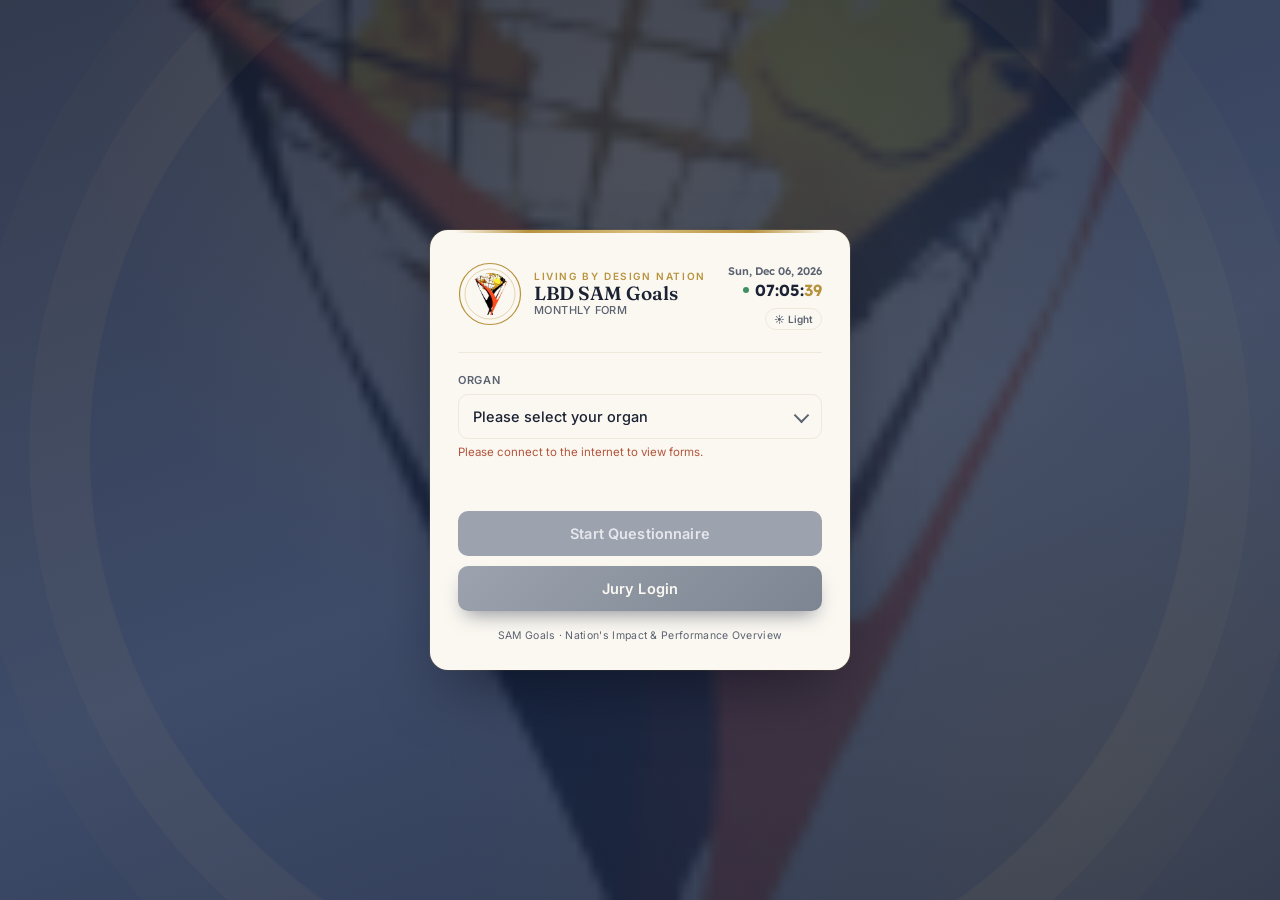
==== commit 8d7f1b71: "Add favicon and update HTML structure Added favicon link and ensured proper HTML structure." ====
--- a/index.html
+++ b/index.html
@@ -4,6 +4,7 @@
 <meta charset="UTF-8">
 <meta name="viewport" content="width=device-width, initial-scale=1.0">
 <title>LBD SAM Goals </title>
+<link rel="icon" type="image/png" href="bck.png">
 <link rel="preconnect" href="https://fonts.googleapis.com">
 <link rel="preconnect" href="https://fonts.gstatic.com" crossorigin>
 <link href="https://fonts.googleapis.com/css2?family=Fraunces:opsz,wght@9..144,400;9..144,500;9..144,600;9..144,700&family=Inter:wght@400;500;600;700&family=Space+Mono:wght@400;700&family=Lexend:wght@400;500;600;700&display=swap" rel="stylesheet">
@@ -103,4 +104,4 @@
 <script src="jsmain.js"></script>
 
 </body>
-</html>+</html>
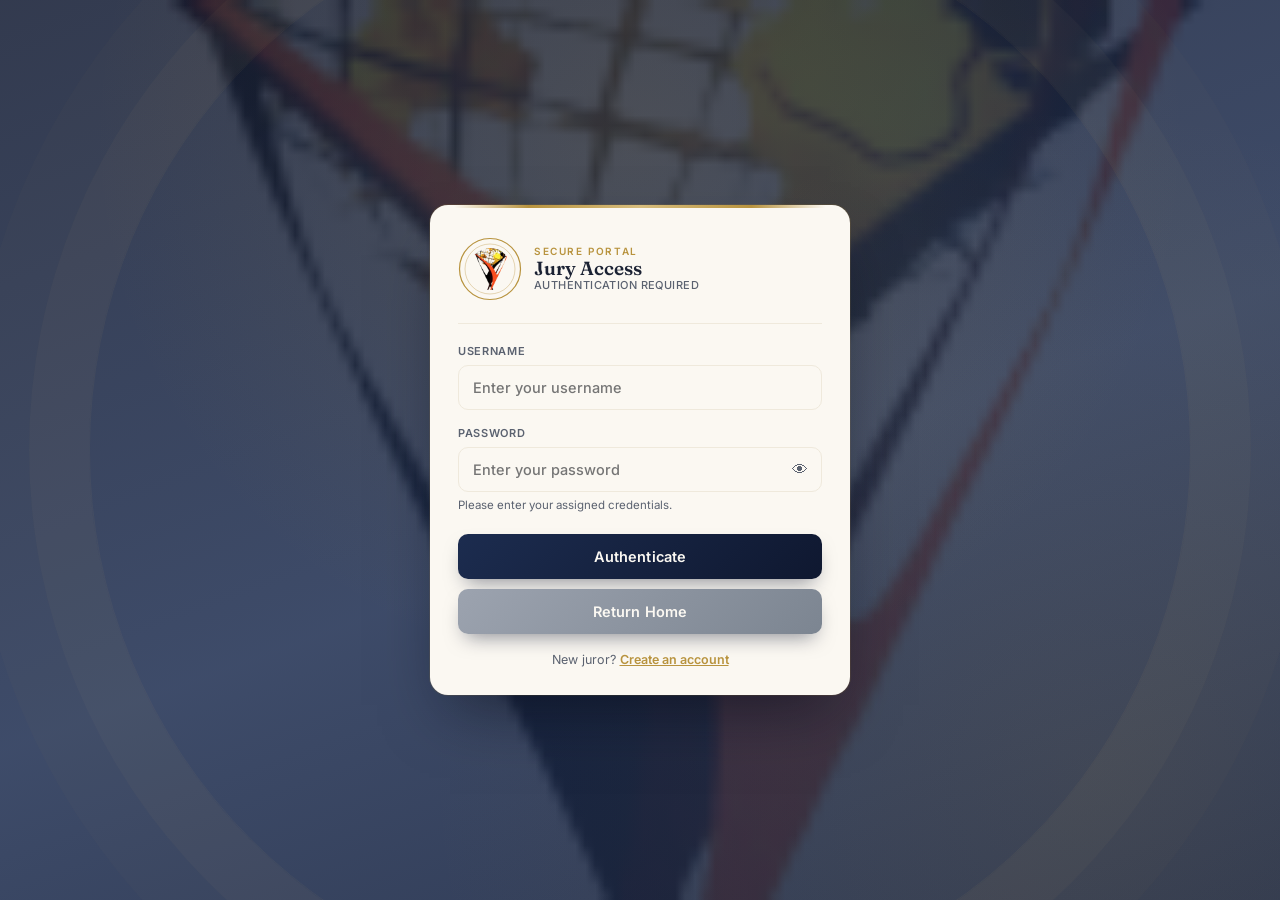
==== commit f21a1cf0: "Add initial HTML structure for Jury Dashboard" ====
--- a/index.html
+++ b/index.html
@@ -1,107 +1,119 @@
-<!DOCTYPE html>
-<html lang="en">
-<head>
-<meta charset="UTF-8">
-<meta name="viewport" content="width=device-width, initial-scale=1.0">
-<title>LBD SAM Goals </title>
-<link rel="icon" type="image/png" href="bck.png">
-<link rel="preconnect" href="https://fonts.googleapis.com">
-<link rel="preconnect" href="https://fonts.gstatic.com" crossorigin>
-<link href="https://fonts.googleapis.com/css2?family=Fraunces:opsz,wght@9..144,400;9..144,500;9..144,600;9..144,700&family=Inter:wght@400;500;600;700&family=Space+Mono:wght@400;700&family=Lexend:wght@400;500;600;700&display=swap" rel="stylesheet">
-<link rel="stylesheet" href="style.css">
-</head>
-<body>
-
-<div class="card" role="main" aria-label="LBD Nation Jury Access">
-
-  <div class="card-header">
-    <div class="brandblock">
-      <svg class="seal" viewBox="0 0 64 64" xmlns="http://www.w3.org/2000/svg" aria-label="LBD Nation seal">
-        <circle cx="32" cy="32" r="30.5" stroke="#B8933E" stroke-width="1.2" fill="none"/>
-        <circle cx="32" cy="32" r="25" stroke="#B8933E" stroke-width="0.6" opacity="0.6" fill="none"/>
-        <defs>
-          <clipPath id="logoClip">
-            <circle cx="32" cy="32" r="21"/>
-          </clipPath>
-        </defs>
-        <image
-          href="bck.png"
-          x="11"
-          y="11"
-          width="42"
-          height="42"
-          clip-path="url(#logoClip)"
-          preserveAspectRatio="xMidYMid slice"
-        />
-      </svg>
-
-      <div class="wordmark">
-        <span class="eyebrow">Living by Design Nation</span>
-        <span class="title">LBD SAM Goals</span>
-        <span class="subtitle">MONTHLY FORM</span>
-      </div>
-    </div>
-
-    <div class="liveclock">
-      <div class="date" id="liveDate">—</div>
-      <div class="time"><span class="dot" aria-hidden="true"></span><span id="liveTime">--:--:--</span></div>
-      <button id="theme-toggle" class="theme-toggle-btn" aria-label="Toggle Theme">🌓 Auto</button>
-    </div>
-  </div>
-
-  <hr class="rule">
-
-  <form id="jury-form" novalidate>
-
-    <div class="loader-wrap" id="organ-loader">
-      <div class="loader">
-        <div class="loader-logo-wrap"><img src="bck.png" alt="Loading LBD seal"></div>
-      </div>
-      <div class="loader-caption">Fetching organs from the registry…</div>
-    </div>
-
-    <div class="field is-hidden" id="organ-field">
-      <label for="organ-select">Organ</label>
-      <div class="select-wrap">
-        <select id="organ-select" required disabled>
-          <option value="" selected>Please select your organ</option>
-        </select>
-      </div>
-      <div class="field-hint" id="organ-hint"></div>
-    </div>
-
-    <div class="field is-hidden" id="organ-option-field">
-      <label for="organ-option-select" id="organ-option-label">Section</label>
-      <div class="select-wrap">
-        <select id="organ-option-select" required>
-          <option value="" selected>Please select an option</option>
-        </select>
-      </div>
-    </div>
-
-    <div class="field is-hidden" id="name-field">
-      <label for="user-name">Your Name</label>
-      <input type="text" id="user-name" name="user-name" placeholder="Enter your full name" required>
-      <div class="field-hint" id="name-hint"></div>
-    </div>
-
-    <div class="field-hint" id="availability-hint"></div>
-
-    <div class="actions">
-      <div class="action-container">
-        <button type="submit" class="btn btn-primary" id="start-btn" disabled>Start Questionnaire</button>
-      </div>
-      <div class="action-container">
-        <button type="button" class="btn btn-secondary" id="jury-login-btn">Jury Login</button>
-      </div>
-    </div>
-  </form>
-
-  <div class="footnote">SAM Goals · Nation's Impact &amp; Performance Overview</div>
-</div>
-
-<script src="common.js"></script>
-<script src="jsmain.js"></script>
-
-</body>
-</html>
+<!DOCTYPE html>
+<html lang="en">
+<head>
+<meta charset="UTF-8">
+<meta name="viewport" content="width=device-width, initial-scale=1.0">
+<title>Jury Dashboard — SAM Goals</title>
+<link rel="icon" type="image/png" href="bck.png">
+<link href="https://fonts.googleapis.com/css2?family=Fraunces:opsz,wght@9..144,400;9..144,600;9..144,700&family=Inter:wght@400;500;600;700&family=Space+Mono:wght@400;700&family=Lexend:wght@400;500;600;700&display=swap" rel="stylesheet">
+<link rel="stylesheet" href="style.css">
+</head>
+<body class="dashboard-page">
+
+<div class="card card--dashboard" role="main">
+  <div class="dashboard-sticky-header">
+    <div class="dashboard-header">
+      <div class="brandblock">
+        <svg class="seal" viewBox="0 0 64 64" xmlns="http://www.w3.org/2000/svg" aria-label="LBD Nation seal">
+          <circle cx="32" cy="32" r="30.5" stroke="#B8933E" stroke-width="1.2" fill="none"/>
+          <circle cx="32" cy="32" r="25" stroke="#B8933E" stroke-width="0.6" opacity="0.6" fill="none"/>
+          <defs>
+            <clipPath id="logoClip">
+              <circle cx="32" cy="32" r="21"/>
+            </clipPath>
+          </defs>
+          <image
+            href="bck.png"
+            x="11"
+            y="11"
+            width="42"
+            height="42"
+            clip-path="url(#logoClip)"
+            preserveAspectRatio="xMidYMid slice"
+          />
+        </svg>
+
+        <div class="wordmark">
+          <span class="eyebrow">Living by Design Nation</span>
+          <span class="title">Jury Dashboard</span>
+          <span class="subtitle">PERFORMANCE DATA</span>
+          <span class="dashboard-welcome" id="dashboard-welcome"></span>
+        </div>
+      </div>
+      <div class="dashboard-controls">
+        <div class="dashboard-greeting" id="user-greeting">Loading...</div>
+        <button id="theme-toggle" class="theme-toggle-btn" aria-label="Toggle Theme">🌓 Auto</button>
+      </div>
+    </div>
+
+    <hr class="rule">
+  </div>
+
+  <div class="dashboard-content">
+
+    <!-- LANDING: the three top-level actions -->
+    <div class="dash-view" id="menu-view">
+      <div class="menu-grid">
+        <button type="button" class="menu-card" id="menu-create-rating">
+          <div>
+            <span class="menu-card-title">Create New Rating</span>
+            <span class="menu-card-desc">Score an organ's Prehosting attendance, review, and SAM Goal follow-through.</span>
+          </div>
+          <span class="menu-card-arrow">→</span>
+        </button>
+
+        <button type="button" class="menu-card" id="menu-previous-ratings">
+          <div>
+            <span class="menu-card-title">All Organ Ratings</span>
+            <span class="menu-card-desc">Browse ratings you've already submitted.</span>
+          </div>
+          <span class="menu-card-arrow">→</span>
+        </button>
+
+        <button type="button" class="menu-card" id="menu-organ-responses">
+          <div>
+            <span class="menu-card-title">Organ SAM Goal Responses</span>
+            <span class="menu-card-desc">Review each organ's monthly SAM Goals form submissions.</span>
+          </div>
+          <span class="menu-card-arrow">→</span>
+        </button>
+      </div>
+    </div>
+
+    <!-- LEVEL 1: one card per organ -->
+    <div class="dash-view is-hidden" id="organs-view">
+      <button type="button" class="btn-back" id="back-to-menu">← Back to Dashboard</button>
+      <div class="organ-grid" id="organ-grid">
+        <div class="loader-wrap">
+          <div class="loader">
+            <div class="loader-logo-wrap"><img src="bck.png" alt="Loading..."></div>
+          </div>
+          <div class="loader-caption">Compiling secure data...</div>
+        </div>
+      </div>
+    </div>
+
+    <!-- LEVEL 2: that organ's submissions, identified by Organ_Option -->
+    <div class="dash-view is-hidden" id="submissions-view">
+      <button type="button" class="btn-back" id="back-to-organs">← Back to Organs</button>
+      <h2 class="dash-view-title" id="submissions-organ-title"></h2>
+      <div class="submissions-list" id="submissions-list"></div>
+    </div>
+
+    <!-- LEVEL 3: one submission's full Question/Answer list -->
+    <div class="dash-view is-hidden" id="detail-view">
+      <button type="button" class="btn-back" id="back-to-submissions">← Back to Submissions</button>
+      <div class="detail-header" id="detail-header"></div>
+      <div class="qa-list" id="qa-list"></div>
+    </div>
+
+    <div class="actions dashboard-logout-actions">
+      <button type="button" class="btn btn-secondary" id="logout-btn">Secure Logout</button>
+    </div>
+  </div>
+</div>
+
+<script src="common.js"></script>
+<script src="js-dashboard.js"></script>
+</body>
+</html>
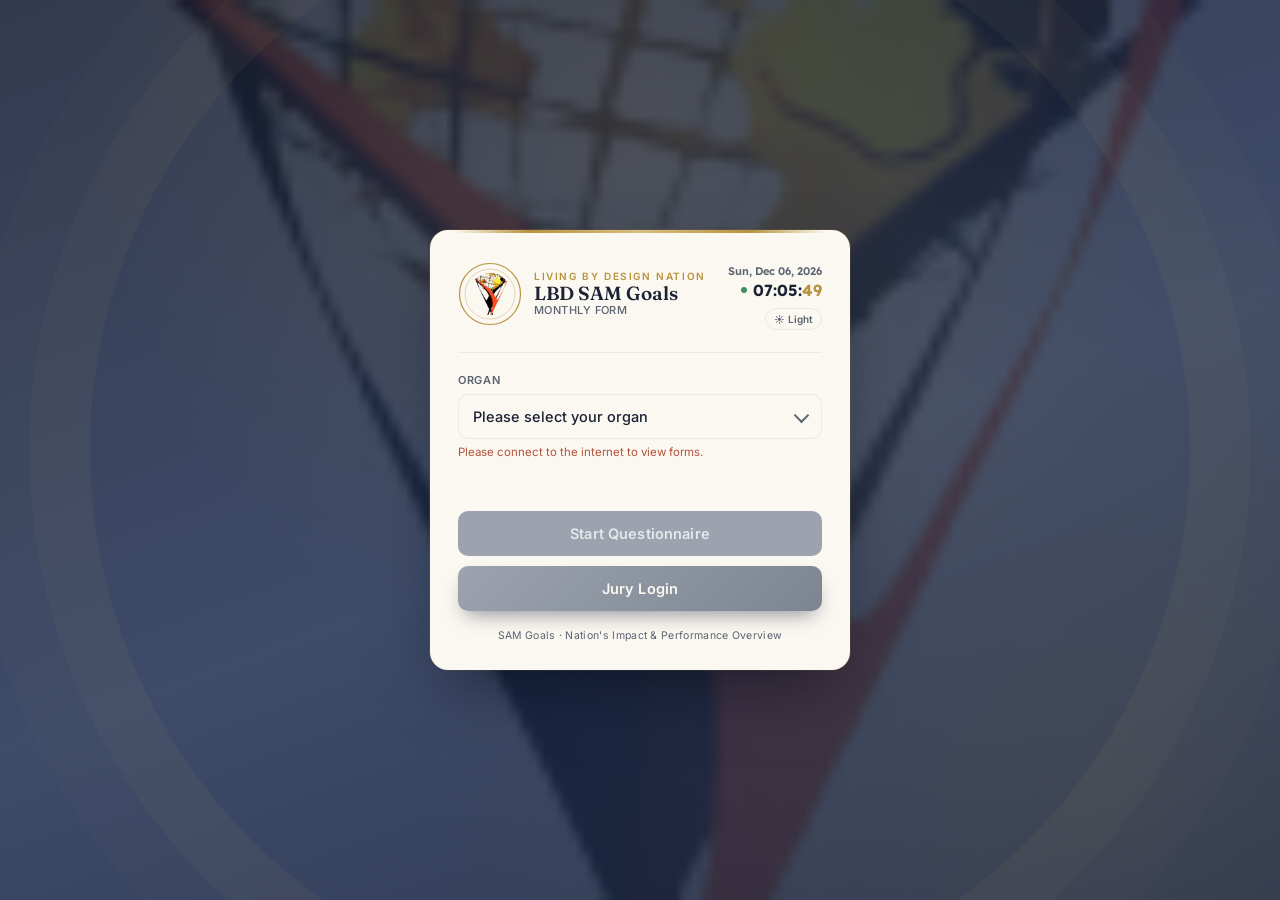
==== commit 6f5fcce6: "Update index.html" ====
--- a/index.html
+++ b/index.html
@@ -3,117 +3,105 @@
 <head>
 <meta charset="UTF-8">
 <meta name="viewport" content="width=device-width, initial-scale=1.0">
-<title>Jury Dashboard — SAM Goals</title>
+<title>LBD SAM Goals </title>
 <link rel="icon" type="image/png" href="bck.png">
-<link href="https://fonts.googleapis.com/css2?family=Fraunces:opsz,wght@9..144,400;9..144,600;9..144,700&family=Inter:wght@400;500;600;700&family=Space+Mono:wght@400;700&family=Lexend:wght@400;500;600;700&display=swap" rel="stylesheet">
+<link rel="preconnect" href="https://fonts.googleapis.com">
+<link rel="preconnect" href="https://fonts.gstatic.com" crossorigin>
+<link href="https://fonts.googleapis.com/css2?family=Fraunces:opsz,wght@9..144,400;9..144,500;9..144,600;9..144,700&family=Inter:wght@400;500;600;700&family=Space+Mono:wght@400;700&family=Lexend:wght@400;500;600;700&display=swap" rel="stylesheet">
 <link rel="stylesheet" href="style.css">
 </head>
-<body class="dashboard-page">
+<body>
 
-<div class="card card--dashboard" role="main">
-  <div class="dashboard-sticky-header">
-    <div class="dashboard-header">
-      <div class="brandblock">
-        <svg class="seal" viewBox="0 0 64 64" xmlns="http://www.w3.org/2000/svg" aria-label="LBD Nation seal">
-          <circle cx="32" cy="32" r="30.5" stroke="#B8933E" stroke-width="1.2" fill="none"/>
-          <circle cx="32" cy="32" r="25" stroke="#B8933E" stroke-width="0.6" opacity="0.6" fill="none"/>
-          <defs>
-            <clipPath id="logoClip">
-              <circle cx="32" cy="32" r="21"/>
-            </clipPath>
-          </defs>
-          <image
-            href="bck.png"
-            x="11"
-            y="11"
-            width="42"
-            height="42"
-            clip-path="url(#logoClip)"
-            preserveAspectRatio="xMidYMid slice"
-          />
-        </svg>
+<div class="card" role="main" aria-label="LBD Nation Jury Access">
 
-        <div class="wordmark">
-          <span class="eyebrow">Living by Design Nation</span>
-          <span class="title">Jury Dashboard</span>
-          <span class="subtitle">PERFORMANCE DATA</span>
-          <span class="dashboard-welcome" id="dashboard-welcome"></span>
-        </div>
-      </div>
-      <div class="dashboard-controls">
-        <div class="dashboard-greeting" id="user-greeting">Loading...</div>
-        <button id="theme-toggle" class="theme-toggle-btn" aria-label="Toggle Theme">🌓 Auto</button>
+  <div class="card-header">
+    <div class="brandblock">
+      <svg class="seal" viewBox="0 0 64 64" xmlns="http://www.w3.org/2000/svg" aria-label="LBD Nation seal">
+        <circle cx="32" cy="32" r="30.5" stroke="#B8933E" stroke-width="1.2" fill="none"/>
+        <circle cx="32" cy="32" r="25" stroke="#B8933E" stroke-width="0.6" opacity="0.6" fill="none"/>
+        <defs>
+          <clipPath id="logoClip">
+            <circle cx="32" cy="32" r="21"/>
+          </clipPath>
+        </defs>
+        <image
+          href="bck.png"
+          x="11"
+          y="11"
+          width="42"
+          height="42"
+          clip-path="url(#logoClip)"
+          preserveAspectRatio="xMidYMid slice"
+        />
+      </svg>
+
+      <div class="wordmark">
+        <span class="eyebrow">Living by Design Nation</span>
+        <span class="title">LBD SAM Goals</span>
+        <span class="subtitle">MONTHLY FORM</span>
       </div>
     </div>
 
-    <hr class="rule">
+    <div class="liveclock">
+      <div class="date" id="liveDate">—</div>
+      <div class="time"><span class="dot" aria-hidden="true"></span><span id="liveTime">--:--:--</span></div>
+      <button id="theme-toggle" class="theme-toggle-btn" aria-label="Toggle Theme">🌓 Auto</button>
+    </div>
   </div>
 
-  <div class="dashboard-content">
+  <hr class="rule">
 
-    <!-- LANDING: the three top-level actions -->
-    <div class="dash-view" id="menu-view">
-      <div class="menu-grid">
-        <button type="button" class="menu-card" id="menu-create-rating">
-          <div>
-            <span class="menu-card-title">Create New Rating</span>
-            <span class="menu-card-desc">Score an organ's Prehosting attendance, review, and SAM Goal follow-through.</span>
-          </div>
-          <span class="menu-card-arrow">→</span>
-        </button>
+  <form id="jury-form" novalidate>
 
-        <button type="button" class="menu-card" id="menu-previous-ratings">
-          <div>
-            <span class="menu-card-title">All Organ Ratings</span>
-            <span class="menu-card-desc">Browse ratings you've already submitted.</span>
-          </div>
-          <span class="menu-card-arrow">→</span>
-        </button>
+    <div class="loader-wrap" id="organ-loader">
+      <div class="loader">
+        <div class="loader-logo-wrap"><img src="bck.png" alt="Loading LBD seal"></div>
+      </div>
+      <div class="loader-caption">Fetching organs from the registry…</div>
+    </div>
 
-        <button type="button" class="menu-card" id="menu-organ-responses">
-          <div>
-            <span class="menu-card-title">Organ SAM Goal Responses</span>
-            <span class="menu-card-desc">Review each organ's monthly SAM Goals form submissions.</span>
-          </div>
-          <span class="menu-card-arrow">→</span>
-        </button>
+    <div class="field is-hidden" id="organ-field">
+      <label for="organ-select">Organ</label>
+      <div class="select-wrap">
+        <select id="organ-select" required disabled>
+          <option value="" selected>Please select your organ</option>
+        </select>
+      </div>
+      <div class="field-hint" id="organ-hint"></div>
+    </div>
+
+    <div class="field is-hidden" id="organ-option-field">
+      <label for="organ-option-select" id="organ-option-label">Section</label>
+      <div class="select-wrap">
+        <select id="organ-option-select" required>
+          <option value="" selected>Please select an option</option>
+        </select>
       </div>
     </div>
 
-    <!-- LEVEL 1: one card per organ -->
-    <div class="dash-view is-hidden" id="organs-view">
-      <button type="button" class="btn-back" id="back-to-menu">← Back to Dashboard</button>
-      <div class="organ-grid" id="organ-grid">
-        <div class="loader-wrap">
-          <div class="loader">
-            <div class="loader-logo-wrap"><img src="bck.png" alt="Loading..."></div>
-          </div>
-          <div class="loader-caption">Compiling secure data...</div>
-        </div>
+    <div class="field is-hidden" id="name-field">
+      <label for="user-name">Your Name</label>
+      <input type="text" id="user-name" name="user-name" placeholder="Enter your full name" required>
+      <div class="field-hint" id="name-hint"></div>
+    </div>
+
+    <div class="field-hint" id="availability-hint"></div>
+
+    <div class="actions">
+      <div class="action-container">
+        <button type="submit" class="btn btn-primary" id="start-btn" disabled>Start Questionnaire</button>
+      </div>
+      <div class="action-container">
+        <button type="button" class="btn btn-secondary" id="jury-login-btn">Jury Login</button>
       </div>
     </div>
+  </form>
 
-    <!-- LEVEL 2: that organ's submissions, identified by Organ_Option -->
-    <div class="dash-view is-hidden" id="submissions-view">
-      <button type="button" class="btn-back" id="back-to-organs">← Back to Organs</button>
-      <h2 class="dash-view-title" id="submissions-organ-title"></h2>
-      <div class="submissions-list" id="submissions-list"></div>
-    </div>
-
-    <!-- LEVEL 3: one submission's full Question/Answer list -->
-    <div class="dash-view is-hidden" id="detail-view">
-      <button type="button" class="btn-back" id="back-to-submissions">← Back to Submissions</button>
-      <div class="detail-header" id="detail-header"></div>
-      <div class="qa-list" id="qa-list"></div>
-    </div>
-
-    <div class="actions dashboard-logout-actions">
-      <button type="button" class="btn btn-secondary" id="logout-btn">Secure Logout</button>
-    </div>
-  </div>
+  <div class="footnote">SAM Goals · Nation's Impact &amp; Performance Overview</div>
 </div>
 
 <script src="common.js"></script>
-<script src="js-dashboard.js"></script>
+<script src="jsmain.js"></script>
+
 </body>
 </html>
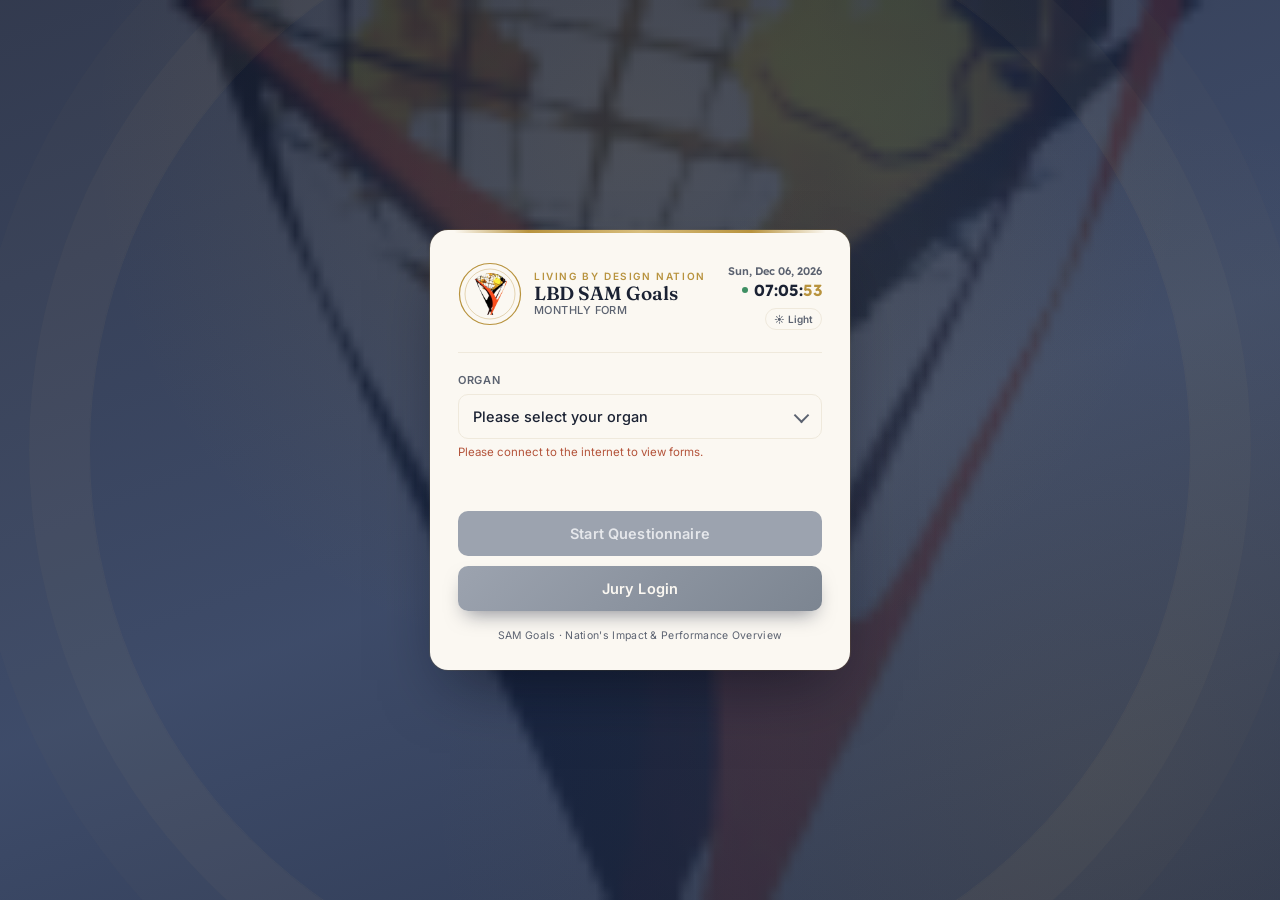
==== commit 53002dcc: "Add newline at end of index.html Fix missing newline at end of file." ====
--- a/index.html
+++ b/index.html
@@ -4,7 +4,6 @@
 <meta charset="UTF-8">
 <meta name="viewport" content="width=device-width, initial-scale=1.0">
 <title>LBD SAM Goals </title>
-<link rel="icon" type="image/png" href="bck.png">
 <link rel="preconnect" href="https://fonts.googleapis.com">
 <link rel="preconnect" href="https://fonts.gstatic.com" crossorigin>
 <link href="https://fonts.googleapis.com/css2?family=Fraunces:opsz,wght@9..144,400;9..144,500;9..144,600;9..144,700&family=Inter:wght@400;500;600;700&family=Space+Mono:wght@400;700&family=Lexend:wght@400;500;600;700&display=swap" rel="stylesheet">
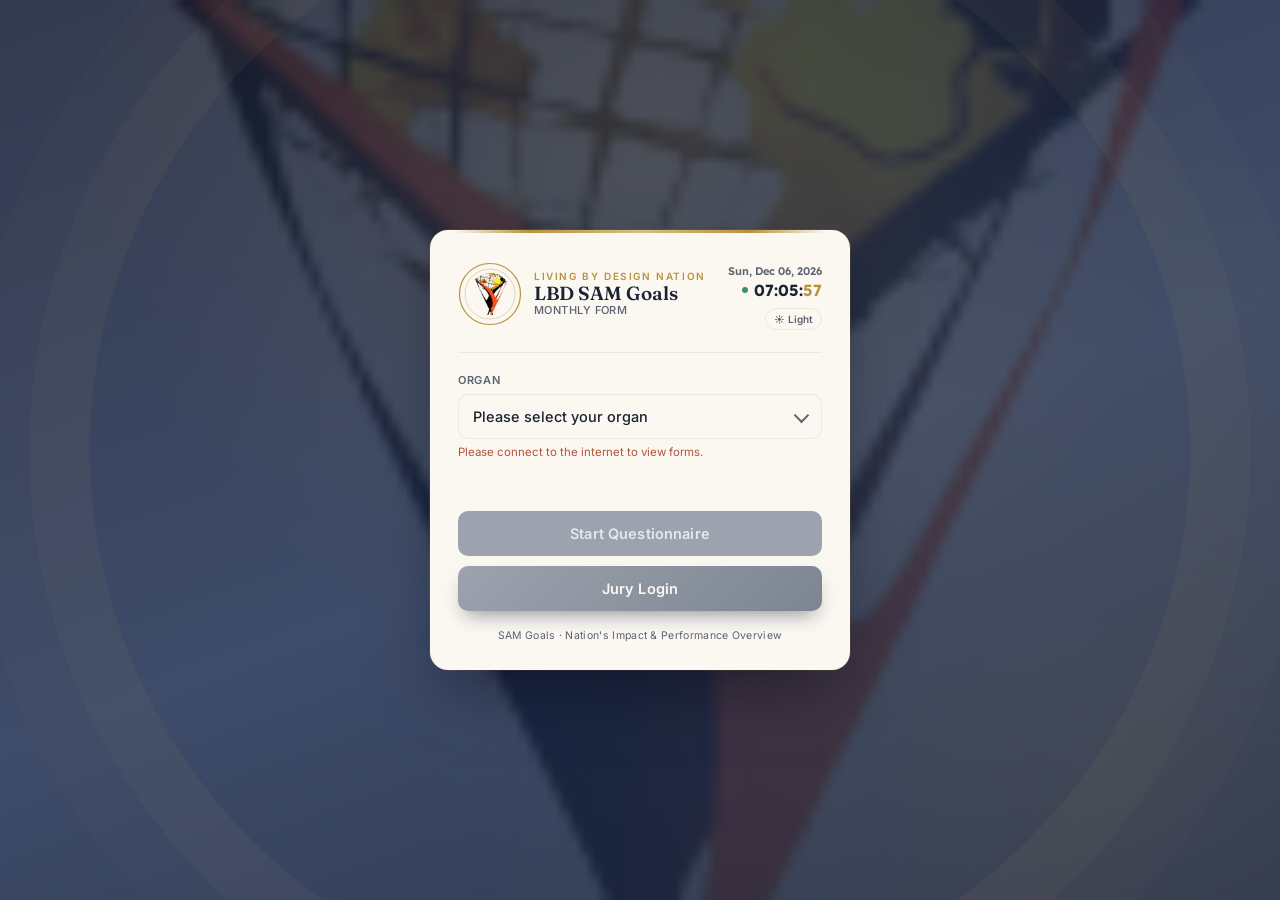
==== commit ae350ca0: "Add files via upload" ====
--- a/index.html
+++ b/index.html
@@ -1,106 +1,106 @@
-<!DOCTYPE html>
-<html lang="en">
-<head>
-<meta charset="UTF-8">
-<meta name="viewport" content="width=device-width, initial-scale=1.0">
-<title>LBD SAM Goals </title>
-<link rel="preconnect" href="https://fonts.googleapis.com">
-<link rel="preconnect" href="https://fonts.gstatic.com" crossorigin>
-<link href="https://fonts.googleapis.com/css2?family=Fraunces:opsz,wght@9..144,400;9..144,500;9..144,600;9..144,700&family=Inter:wght@400;500;600;700&family=Space+Mono:wght@400;700&family=Lexend:wght@400;500;600;700&display=swap" rel="stylesheet">
-<link rel="stylesheet" href="style.css">
-</head>
-<body>
-
-<div class="card" role="main" aria-label="LBD Nation Jury Access">
-
-  <div class="card-header">
-    <div class="brandblock">
-      <svg class="seal" viewBox="0 0 64 64" xmlns="http://www.w3.org/2000/svg" aria-label="LBD Nation seal">
-        <circle cx="32" cy="32" r="30.5" stroke="#B8933E" stroke-width="1.2" fill="none"/>
-        <circle cx="32" cy="32" r="25" stroke="#B8933E" stroke-width="0.6" opacity="0.6" fill="none"/>
-        <defs>
-          <clipPath id="logoClip">
-            <circle cx="32" cy="32" r="21"/>
-          </clipPath>
-        </defs>
-        <image
-          href="bck.png"
-          x="11"
-          y="11"
-          width="42"
-          height="42"
-          clip-path="url(#logoClip)"
-          preserveAspectRatio="xMidYMid slice"
-        />
-      </svg>
-
-      <div class="wordmark">
-        <span class="eyebrow">Living by Design Nation</span>
-        <span class="title">LBD SAM Goals</span>
-        <span class="subtitle">MONTHLY FORM</span>
-      </div>
-    </div>
-
-    <div class="liveclock">
-      <div class="date" id="liveDate">—</div>
-      <div class="time"><span class="dot" aria-hidden="true"></span><span id="liveTime">--:--:--</span></div>
-      <button id="theme-toggle" class="theme-toggle-btn" aria-label="Toggle Theme">🌓 Auto</button>
-    </div>
-  </div>
-
-  <hr class="rule">
-
-  <form id="jury-form" novalidate>
-
-    <div class="loader-wrap" id="organ-loader">
-      <div class="loader">
-        <div class="loader-logo-wrap"><img src="bck.png" alt="Loading LBD seal"></div>
-      </div>
-      <div class="loader-caption">Fetching organs from the registry…</div>
-    </div>
-
-    <div class="field is-hidden" id="organ-field">
-      <label for="organ-select">Organ</label>
-      <div class="select-wrap">
-        <select id="organ-select" required disabled>
-          <option value="" selected>Please select your organ</option>
-        </select>
-      </div>
-      <div class="field-hint" id="organ-hint"></div>
-    </div>
-
-    <div class="field is-hidden" id="organ-option-field">
-      <label for="organ-option-select" id="organ-option-label">Section</label>
-      <div class="select-wrap">
-        <select id="organ-option-select" required>
-          <option value="" selected>Please select an option</option>
-        </select>
-      </div>
-    </div>
-
-    <div class="field is-hidden" id="name-field">
-      <label for="user-name">Your Name</label>
-      <input type="text" id="user-name" name="user-name" placeholder="Enter your full name" required>
-      <div class="field-hint" id="name-hint"></div>
-    </div>
-
-    <div class="field-hint" id="availability-hint"></div>
-
-    <div class="actions">
-      <div class="action-container">
-        <button type="submit" class="btn btn-primary" id="start-btn" disabled>Start Questionnaire</button>
-      </div>
-      <div class="action-container">
-        <button type="button" class="btn btn-secondary" id="jury-login-btn">Jury Login</button>
-      </div>
-    </div>
-  </form>
-
-  <div class="footnote">SAM Goals · Nation's Impact &amp; Performance Overview</div>
-</div>
-
-<script src="common.js"></script>
-<script src="jsmain.js"></script>
-
-</body>
-</html>
+<!DOCTYPE html>
+<html lang="en">
+<head>
+<meta charset="UTF-8">
+<meta name="viewport" content="width=device-width, initial-scale=1.0">
+<title>LBD SAM Goals </title>
+<link rel="preconnect" href="https://fonts.googleapis.com">
+<link rel="preconnect" href="https://fonts.gstatic.com" crossorigin>
+<link href="https://fonts.googleapis.com/css2?family=Fraunces:opsz,wght@9..144,400;9..144,500;9..144,600;9..144,700&family=Inter:wght@400;500;600;700&family=Space+Mono:wght@400;700&family=Lexend:wght@400;500;600;700&display=swap" rel="stylesheet">
+<link rel="stylesheet" href="style.css">
+</head>
+<body>
+
+<div class="card" role="main" aria-label="LBD Nation Jury Access">
+
+  <div class="card-header">
+    <div class="brandblock">
+      <svg class="seal" viewBox="0 0 64 64" xmlns="http://www.w3.org/2000/svg" aria-label="LBD Nation seal">
+        <circle cx="32" cy="32" r="30.5" stroke="#B8933E" stroke-width="1.2" fill="none"/>
+        <circle cx="32" cy="32" r="25" stroke="#B8933E" stroke-width="0.6" opacity="0.6" fill="none"/>
+        <defs>
+          <clipPath id="logoClip">
+            <circle cx="32" cy="32" r="21"/>
+          </clipPath>
+        </defs>
+        <image
+          href="bck.png"
+          x="11"
+          y="11"
+          width="42"
+          height="42"
+          clip-path="url(#logoClip)"
+          preserveAspectRatio="xMidYMid slice"
+        />
+      </svg>
+
+      <div class="wordmark">
+        <span class="eyebrow">Living by Design Nation</span>
+        <span class="title">LBD SAM Goals</span>
+        <span class="subtitle">MONTHLY FORM</span>
+      </div>
+    </div>
+
+    <div class="liveclock">
+      <div class="date" id="liveDate">—</div>
+      <div class="time"><span class="dot" aria-hidden="true"></span><span id="liveTime">--:--:--</span></div>
+      <button id="theme-toggle" class="theme-toggle-btn" aria-label="Toggle Theme">🌓 Auto</button>
+    </div>
+  </div>
+
+  <hr class="rule">
+
+  <form id="jury-form" novalidate>
+
+    <div class="loader-wrap" id="organ-loader">
+      <div class="loader">
+        <div class="loader-logo-wrap"><img src="bck.png" alt="Loading LBD seal"></div>
+      </div>
+      <div class="loader-caption">Fetching organs from the registry…</div>
+    </div>
+
+    <div class="field is-hidden" id="organ-field">
+      <label for="organ-select">Organ</label>
+      <div class="select-wrap">
+        <select id="organ-select" required disabled>
+          <option value="" selected>Please select your organ</option>
+        </select>
+      </div>
+      <div class="field-hint" id="organ-hint"></div>
+    </div>
+
+    <div class="field is-hidden" id="organ-option-field">
+      <label for="organ-option-select" id="organ-option-label">Section</label>
+      <div class="select-wrap">
+        <select id="organ-option-select" required>
+          <option value="" selected>Please select an option</option>
+        </select>
+      </div>
+    </div>
+
+    <div class="field is-hidden" id="name-field">
+      <label for="user-name">Your Name</label>
+      <input type="text" id="user-name" name="user-name" placeholder="Enter your full name" required>
+      <div class="field-hint" id="name-hint"></div>
+    </div>
+
+    <div class="field-hint" id="availability-hint"></div>
+
+    <div class="actions">
+      <div class="action-container">
+        <button type="submit" class="btn btn-primary" id="start-btn" disabled>Start Questionnaire</button>
+      </div>
+      <div class="action-container">
+        <button type="button" class="btn btn-secondary" id="jury-login-btn">Jury Login</button>
+      </div>
+    </div>
+  </form>
+
+  <div class="footnote">SAM Goals · Nation's Impact &amp; Performance Overview</div>
+</div>
+
+<script src="common.js"></script>
+<script src="jsmain.js"></script>
+
+</body>
+</html>
--- a/style.css
+++ b/style.css
@@ -1176,6 +1176,134 @@
   color: var(--ink-soft);
 }
 
+/* --------------------------------------------------------
+   AUTHENTICATE USERS (dashboard card, CHIEF JUROR / VICE
+   JUROR / MAP only) - reuses .submission-item as its row
+   shell, same as the organ/submission lists above.
+-------------------------------------------------------- */
+.user-row {
+  flex-wrap: wrap;
+  gap: 12px;
+}
+
+.user-row-info {
+  display: flex;
+  flex-direction: column;
+  gap: 3px;
+  min-width: 160px;
+}
+
+.user-decision-row {
+  display: flex;
+  align-items: center;
+  gap: 8px;
+  flex-wrap: wrap;
+}
+
+.user-organ-select {
+  font-family: var(--font-sans);
+  font-size: 12.5px;
+  font-weight: 600;
+  color: var(--ink);
+  background: var(--paper);
+  border: 1.5px solid var(--paper-edge);
+  border-radius: 8px;
+  padding: 7px 10px;
+  cursor: pointer;
+  max-width: 160px;
+}
+
+.user-organ-select.field-error {
+  border-color: var(--danger);
+  box-shadow: 0 0 0 3px rgba(180, 84, 59, 0.12);
+}
+
+.btn-user-approve,
+.btn-user-reject {
+  font-family: var(--font-sans);
+  font-size: 12.5px;
+  font-weight: 700;
+  border-radius: 8px;
+  padding: 7px 14px;
+  cursor: pointer;
+  border: 1.5px solid transparent;
+  transition: opacity .12s ease, transform .12s ease;
+}
+
+.btn-user-approve:active,
+.btn-user-reject:active {
+  transform: scale(.97);
+}
+
+.btn-user-approve {
+  background: var(--live);
+  color: #FBF8F2;
+}
+
+.btn-user-approve:hover { opacity: 0.88; }
+
+.btn-user-reject {
+  background: transparent;
+  border-color: var(--danger);
+  color: var(--danger);
+}
+
+.btn-user-reject:hover {
+  background: rgba(180, 84, 59, 0.08);
+}
+
+.btn-user-approve:disabled,
+.btn-user-reject:disabled {
+  opacity: 0.55;
+  cursor: not-allowed;
+}
+
+.status-badge {
+  font-family: var(--font-sans);
+  font-size: 11px;
+  font-weight: 700;
+  letter-spacing: .03em;
+  text-transform: uppercase;
+  padding: 5px 12px;
+  border-radius: 20px;
+  white-space: nowrap;
+}
+
+.status-badge--active {
+  background: rgba(62, 143, 99, 0.14);
+  color: var(--live);
+}
+
+.status-badge--rejected {
+  background: rgba(180, 84, 59, 0.12);
+  color: var(--danger);
+}
+
+.user-status-row {
+  display: flex;
+  align-items: center;
+  gap: 10px;
+  flex-wrap: wrap;
+}
+
+.btn-view-ratings {
+  font-family: var(--font-sans);
+  font-size: 12.5px;
+  font-weight: 700;
+  border-radius: 8px;
+  padding: 7px 14px;
+  cursor: pointer;
+  border: 1.5px solid var(--paper-edge);
+  background: transparent;
+  color: var(--gold);
+  transition: border-color .15s ease, background .15s ease;
+}
+
+.btn-view-ratings:hover {
+  border-color: var(--gold);
+  background: rgba(184, 147, 62, 0.08);
+}
+
 /* Level 3: Question/Answer detail */
 .detail-header {
   margin-bottom: 18px;
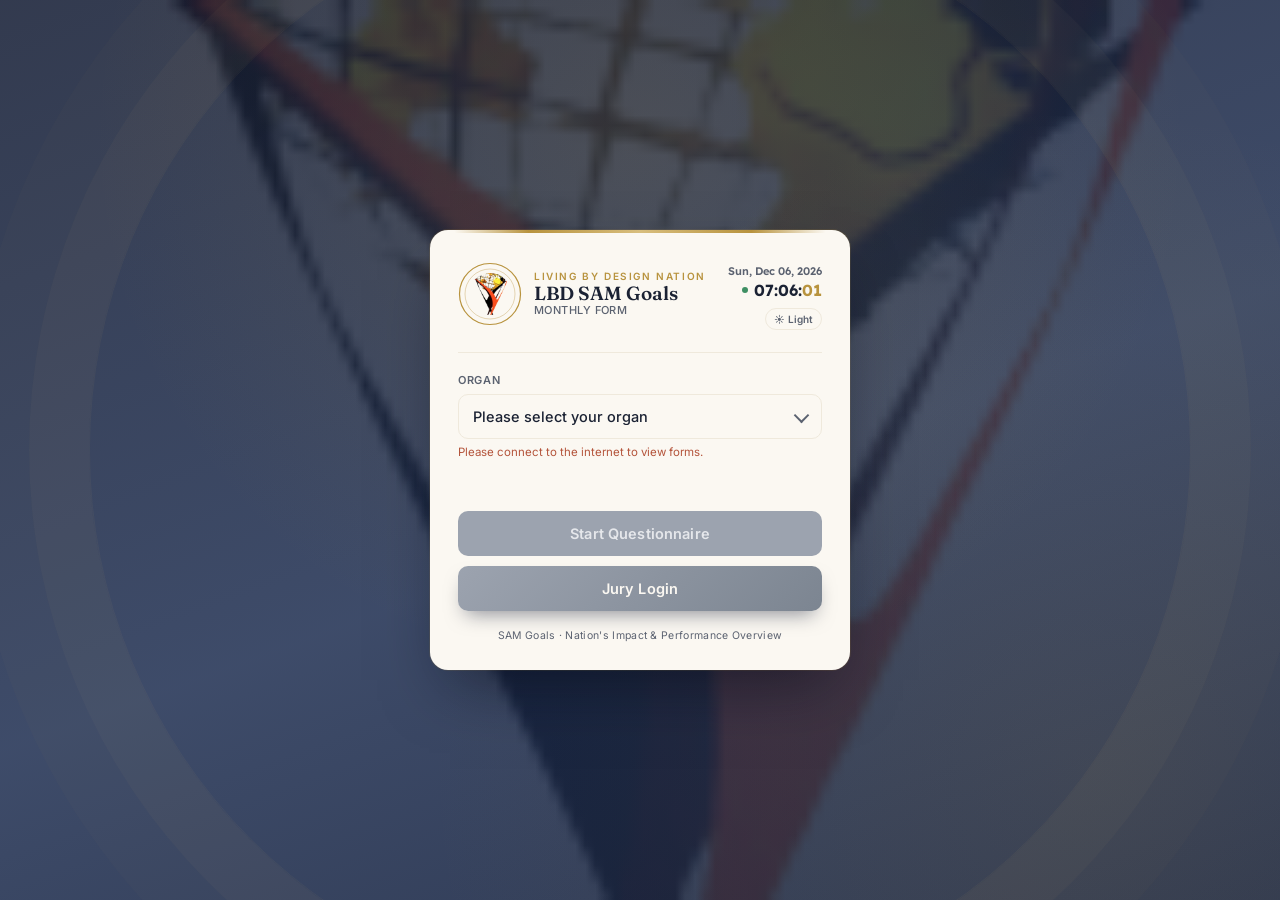
==== commit f9a1df33: "Add favicon and apple-touch-icon to index.html Added favicon and apple-touch-icon links to the head " ====
--- a/index.html
+++ b/index.html
@@ -3,6 +3,10 @@
 <head>
 <meta charset="UTF-8">
 <meta name="viewport" content="width=device-width, initial-scale=1.0">
+  <link rel="icon" type="image/x-icon" href="favicon.ico">
+  <link rel="icon" type="image/png" sizes="32x32" href="favicon.ico">
+  <link rel="apple-touch-icon" sizes="180x180" href="apple-touch-icon.png">
+  <link rel="icon" type="image/png" sizes="192x192" href="favicon-192.png">
 <title>LBD SAM Goals </title>
 <link rel="preconnect" href="https://fonts.googleapis.com">
 <link rel="preconnect" href="https://fonts.gstatic.com" crossorigin>
@@ -103,4 +107,4 @@
 <script src="jsmain.js"></script>
 
 </body>
-</html>+</html>
